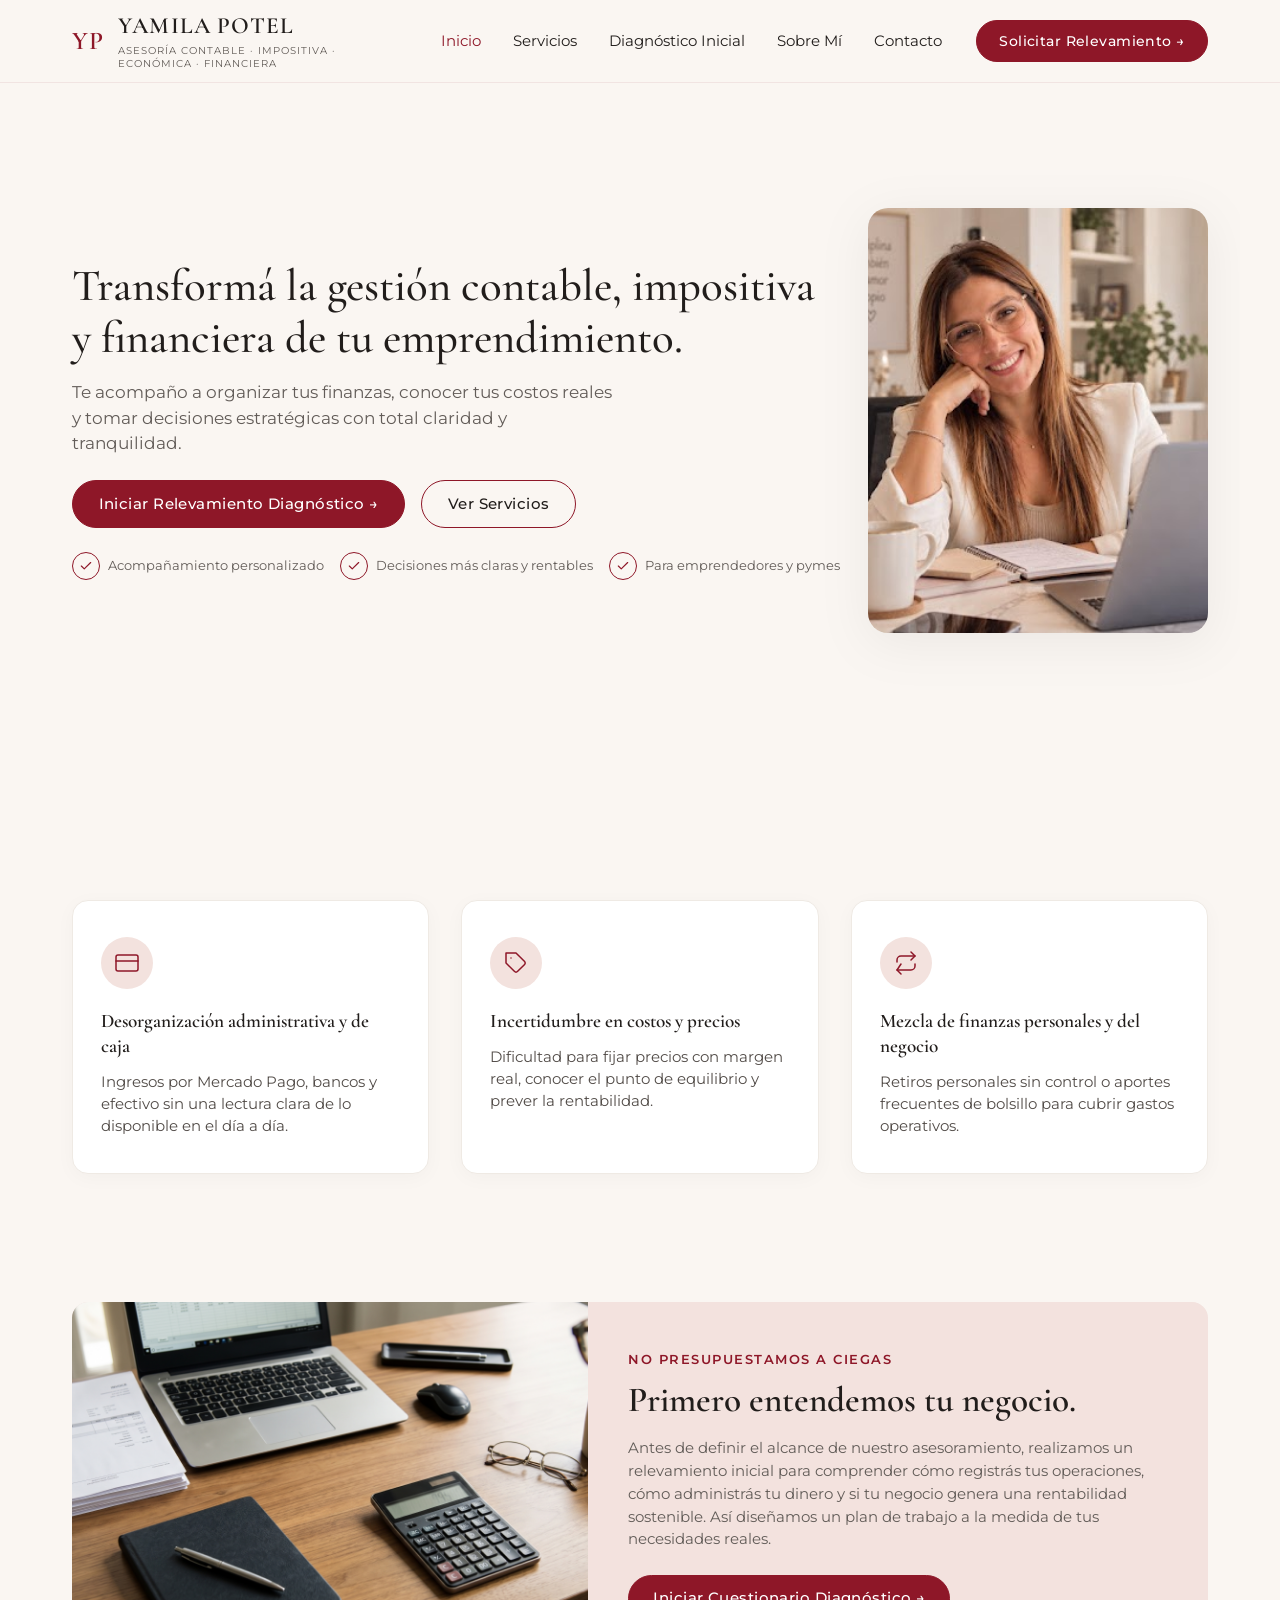
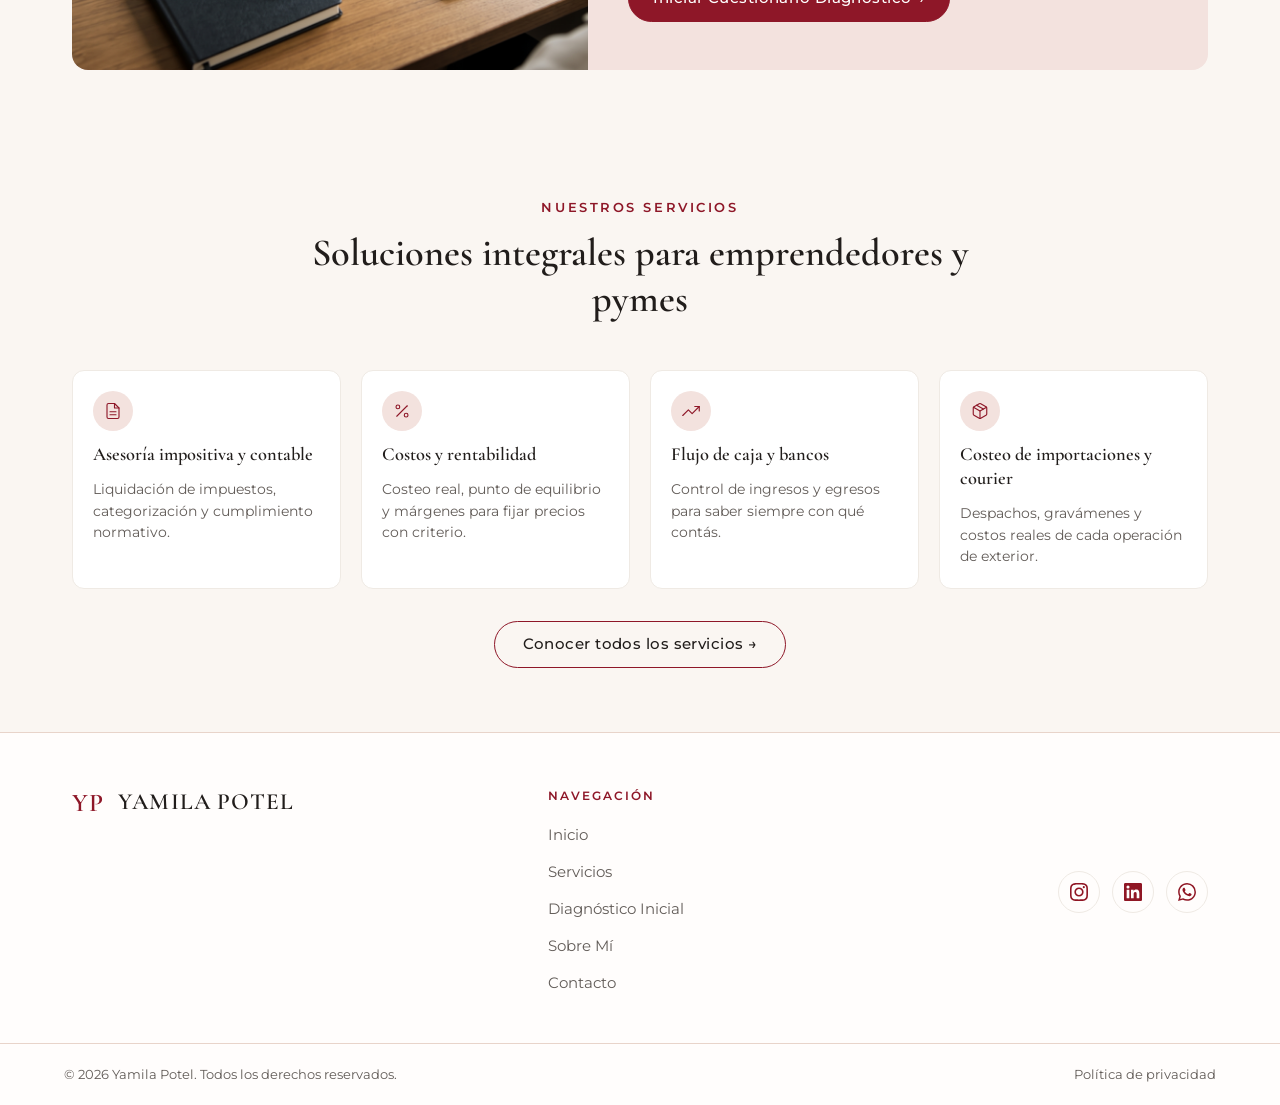
==== Sistema/index.html @ 8b593b18 "Version 26-10" ====
<!DOCTYPE html>
<html lang="es">
<head>
  <meta charset="UTF-8">
  <meta name="viewport" content="width=device-width, initial-scale=1.0">
  <meta name="description" content="Yamila Potel - Asesoría Contable, Impositiva, Económica y Financiera. Acompañamiento claro, cercano y estratégico para tu emprendimiento.">
  <title>Yamila Potel | Asesoría Contable, Impositiva, Económica y Financiera</title>
  <link rel="preconnect" href="https://fonts.googleapis.com">
  <link rel="preconnect" href="https://fonts.gstatic.com" crossorigin>
  <link href="https://fonts.googleapis.com/css2?family=Caveat:wght@400;500;600&family=Cormorant+Garamond:ital,wght@0,400;0,500;0,600;0,700;1,500;1,600&family=Montserrat:wght@400;500;600&display=swap" rel="stylesheet">
  <link rel="stylesheet" href="css/styles.css">
</head>
<body>

  <!-- ============================ HEADER OFICIAL ============================ -->
  <header class="site-header" id="site-header">
    <div class="header-inner">

      <!-- Logo de marca -->
      <a class="brand" href="index.html" aria-label="Yamila Potel - Inicio">
        <span class="brand-monogram" aria-hidden="true">YP</span>
        <span class="brand-text">
          <span class="brand-name">Yamila Potel</span>
          <span class="brand-tagline">Asesoría Contable · Impositiva · Económica · Financiera</span>
        </span>
      </a>

      <!-- Menú de navegación (drawer a pantalla completa en móvil) -->
      <nav class="site-nav" id="site-nav" aria-label="Navegación principal">

        <button class="nav-close" id="nav-close" type="button" aria-label="Cerrar menú de navegación">
          <span class="nav-close-icon" aria-hidden="true"></span>
        </button>

        <ul class="site-nav-list">
          <li><a class="site-nav-link is-active" href="index.html" aria-current="page">Inicio</a></li>
          <li><a class="site-nav-link" href="servicios.html">Servicios</a></li>
          <li><a class="site-nav-link" href="diagnostico.html">Diagnóstico Inicial</a></li>
          <li><a class="site-nav-link" href="sobre-mi.html">Sobre Mí</a></li>
          <li><a class="site-nav-link" href="contacto.html">Contacto</a></li>
        </ul>

        <a class="btn btn-primary nav-mobile-cta" href="diagnostico.html">Solicitar Relevamiento &rarr;</a>
      </nav>

      <!-- Botón CTA -->
      <a class="btn btn-primary header-cta" href="diagnostico.html">Solicitar Relevamiento &rarr;</a>

      <!-- Menú hamburguesa (mobile) -->
      <button
        class="nav-toggle"
        id="nav-toggle"
        type="button"
        aria-label="Abrir menú de navegación"
        aria-controls="site-nav"
        aria-expanded="false">
        <span class="nav-toggle-bar"></span>
        <span class="nav-toggle-bar"></span>
        <span class="nav-toggle-bar"></span>
      </button>

    </div>
  </header>

  <main>

    <!-- ============================ SECCIÓN HERO ============================ -->
    <section class="hero" aria-labelledby="hero-title">
      <div class="hero-content">

        <h1 class="hero-title" id="hero-title">Transformá la gestión contable, impositiva y financiera de tu emprendimiento.</h1>

        <p class="hero-subtitle">Te acompaño a organizar tus finanzas, conocer tus costos reales y tomar decisiones estratégicas con total claridad y tranquilidad.</p>

        <div class="hero-buttons">
          <a class="btn btn-primary" href="diagnostico.html">Iniciar Relevamiento Diagnóstico &rarr;</a>
          <a class="btn btn-secondary" href="servicios.html">Ver Servicios</a>
        </div>

        <ul class="hero-features">
          <li class="hero-feature">
            <span class="hero-feature-icon" aria-hidden="true">
              <svg viewBox="0 0 24 24" fill="none" stroke="currentColor" stroke-width="2" stroke-linecap="round" stroke-linejoin="round">
                <polyline points="20 6 9 17 4 12"></polyline>
              </svg>
            </span>
            Acompañamiento personalizado
          </li>
          <li class="hero-feature">
            <span class="hero-feature-icon" aria-hidden="true">
              <svg viewBox="0 0 24 24" fill="none" stroke="currentColor" stroke-width="2" stroke-linecap="round" stroke-linejoin="round">
                <polyline points="20 6 9 17 4 12"></polyline>
              </svg>
            </span>
            Decisiones más claras y rentables
          </li>
          <li class="hero-feature">
            <span class="hero-feature-icon" aria-hidden="true">
              <svg viewBox="0 0 24 24" fill="none" stroke="currentColor" stroke-width="2" stroke-linecap="round" stroke-linejoin="round">
                <polyline points="20 6 9 17 4 12"></polyline>
              </svg>
            </span>
            Para emprendedores y pymes
          </li>
        </ul>
      </div>

      <div class="hero-visual">
        <img
          class="hero-image"
          src="assets/images/hero-yamila.jpg"
          alt="Yamila Potel en su espacio de trabajo con notebook, agenda y taza de café">
      </div>
    </section>

    <!-- ======================= SECCIÓN DESAFÍOS FRECUENTES ======================= -->
    <section class="section section-desafios" aria-labelledby="desafios-title">
      <div class="section-inner">
        <p class="desafios-kicker fade-in-element" id="desafios-title">¿Identificás estos desafíos en tu negocio?</p>

        <div class="desafios-grid">
          <article class="card-desafio fade-in-element">
            <span class="icon-circle" aria-hidden="true">
              <svg viewBox="0 0 24 24" fill="none" stroke="currentColor" stroke-width="1.5" stroke-linecap="round" stroke-linejoin="round">
                <rect x="1" y="4" width="22" height="16" rx="2"></rect>
                <line x1="1" y1="10" x2="23" y2="10"></line>
              </svg>
            </span>
            <div class="card-desafio-body">
              <h3 class="card-desafio-title">Desorganización administrativa y de caja</h3>
              <p class="card-desafio-text">Ingresos por Mercado Pago, bancos y efectivo sin una lectura clara de lo disponible en el día a día.</p>
            </div>
          </article>

          <article class="card-desafio fade-in-element">
            <span class="icon-circle" aria-hidden="true">
              <svg viewBox="0 0 24 24" fill="none" stroke="currentColor" stroke-width="1.5" stroke-linecap="round" stroke-linejoin="round">
                <path d="M20.59 13.41l-7.17 7.17a2 2 0 0 1-2.83 0L2 12V2h10l8.59 8.59a2 2 0 0 1 0 2.83z"></path>
                <line x1="7" y1="7" x2="7.01" y2="7"></line>
              </svg>
            </span>
            <div class="card-desafio-body">
              <h3 class="card-desafio-title">Incertidumbre en costos y precios</h3>
              <p class="card-desafio-text">Dificultad para fijar precios con margen real, conocer el punto de equilibrio y prever la rentabilidad.</p>
            </div>
          </article>

          <article class="card-desafio fade-in-element">
            <span class="icon-circle" aria-hidden="true">
              <svg viewBox="0 0 24 24" fill="none" stroke="currentColor" stroke-width="1.5" stroke-linecap="round" stroke-linejoin="round">
                <polyline points="17 1 21 5 17 9"></polyline>
                <path d="M3 11V9a4 4 0 0 1 4-4h14"></path>
                <polyline points="7 23 3 19 7 13"></polyline>
                <path d="M21 13v2a4 4 0 0 1-4 4H3"></path>
              </svg>
            </span>
            <div class="card-desafio-body">
              <h3 class="card-desafio-title">Mezcla de finanzas personales y del negocio</h3>
              <p class="card-desafio-text">Retiros personales sin control o aportes frecuentes de bolsillo para cubrir gastos operativos.</p>
            </div>
          </article>
        </div>
      </div>
    </section>

    <!-- ======================= BANNER DE METODOLOGÍA ======================= -->
    <section class="section section-metodo" aria-labelledby="metodo-title">
      <div class="section-inner">
        <div class="banner-metodologia fade-in-element">
          <div class="banner-metodologia-img">
            <img
              class="img-placeholder"
              src="assets/images/escritorio-metodologia.jpg"
              alt="Escritorio de trabajo con agenda, calculadora y documentación contable">
          </div>

          <div class="banner-metodologia-body">
            <p class="banner-kicker">No presupuestamos a ciegas</p>
            <h2 class="banner-title" id="metodo-title">Primero entendemos tu negocio.</h2>
            <p class="banner-text">Antes de definir el alcance de nuestro asesoramiento, realizamos un relevamiento inicial para comprender cómo registrás tus operaciones, cómo administrás tu dinero y si tu negocio genera una rentabilidad sostenible. Así diseñamos un plan de trabajo a la medida de tus necesidades reales.</p>
            <a class="btn btn-primary" href="diagnostico.html">Iniciar Cuestionario Diagnóstico &rarr;</a>
          </div>
        </div>
      </div>
    </section>

    <!-- ======================= SECCIÓN PREVIEW DE SERVICIOS ======================= -->
    <section class="section section-servicios section-padding" aria-labelledby="servicios-title">
      <div class="section-inner">
        <header class="section-header">
          <span class="section-kicker">Nuestros servicios</span>
          <h2 class="section-title" id="servicios-title">Soluciones integrales para emprendedores y pymes</h2>
        </header>

        <div class="servicios-grid">
          <a class="card-servicio fade-in-element" href="servicios.html">
            <span class="icon-circle icon-circle-sm" aria-hidden="true">
              <svg viewBox="0 0 24 24" fill="none" stroke="currentColor" stroke-width="1.5" stroke-linecap="round" stroke-linejoin="round">
                <path d="M14 2H6a2 2 0 0 0-2 2v16a2 2 0 0 0 2 2h12a2 2 0 0 0 2-2V8z"></path>
                <polyline points="14 2 14 8 20 8"></polyline>
                <line x1="16" y1="13" x2="8" y2="13"></line>
                <line x1="16" y1="17" x2="8" y2="17"></line>
              </svg>
            </span>
            <h3 class="card-servicio-title">Asesoría impositiva y contable</h3>
            <p class="card-servicio-text">Liquidación de impuestos, categorización y cumplimiento normativo.</p>
          </a>

          <a class="card-servicio fade-in-element" href="servicios.html">
            <span class="icon-circle icon-circle-sm" aria-hidden="true">
              <svg viewBox="0 0 24 24" fill="none" stroke="currentColor" stroke-width="1.5" stroke-linecap="round" stroke-linejoin="round">
                <line x1="19" y1="5" x2="5" y2="19"></line>
                <circle cx="6.5" cy="6.5" r="2.5"></circle>
                <circle cx="17.5" cy="17.5" r="2.5"></circle>
              </svg>
            </span>
            <h3 class="card-servicio-title">Costos y rentabilidad</h3>
            <p class="card-servicio-text">Costeo real, punto de equilibrio y márgenes para fijar precios con criterio.</p>
          </a>

          <a class="card-servicio fade-in-element" href="servicios.html">
            <span class="icon-circle icon-circle-sm" aria-hidden="true">
              <svg viewBox="0 0 24 24" fill="none" stroke="currentColor" stroke-width="1.5" stroke-linecap="round" stroke-linejoin="round">
                <polyline points="23 6 13.5 15.5 8.5 10.5 1 18"></polyline>
                <polyline points="17 6 23 6 23 12"></polyline>
              </svg>
            </span>
            <h3 class="card-servicio-title">Flujo de caja y bancos</h3>
            <p class="card-servicio-text">Control de ingresos y egresos para saber siempre con qué contás.</p>
          </a>

          <a class="card-servicio fade-in-element" href="servicios.html">
            <span class="icon-circle icon-circle-sm" aria-hidden="true">
              <svg viewBox="0 0 24 24" fill="none" stroke="currentColor" stroke-width="1.5" stroke-linecap="round" stroke-linejoin="round">
                <line x1="16.5" y1="9.4" x2="7.5" y2="4.21"></line>
                <path d="M21 16V8a2 2 0 0 0-1-1.73l-7-4a2 2 0 0 0-2 0l-7 4A2 2 0 0 0 3 8v8a2 2 0 0 0 1 1.73l7 4a2 2 0 0 0 2 0l7-4A2 2 0 0 0 21 16z"></path>
                <polyline points="3.27 6.96 12 12.01 20.73 6.96"></polyline>
                <line x1="12" y1="22.08" x2="12" y2="12"></line>
              </svg>
            </span>
            <h3 class="card-servicio-title">Costeo de importaciones y courier</h3>
            <p class="card-servicio-text">Despachos, gravámenes y costos reales de cada operación de exterior.</p>
          </a>
        </div>

        <div class="servicios-accion">
          <a class="btn btn-outline" href="servicios.html">Conocer todos los servicios &rarr;</a>
        </div>
      </div>
    </section>

  </main>

  <!-- ============================ FOOTER OFICIAL ============================ -->
  <footer class="site-footer">
    <div class="footer-inner">

      <div class="footer-grid">

        <!-- Columna 1: Marca -->
        <div class="footer-col footer-brand">
          <a class="brand" href="index.html" aria-label="Yamila Potel - Inicio">
            <span class="brand-monogram" aria-hidden="true">YP</span>
            <span class="brand-text">
              <span class="brand-name">Yamila Potel</span>
            </span>
          </a>
        </div>

        <!-- Columna 2: Navegación rápida -->
        <nav class="footer-col" aria-label="Navegación rápida">
          <h3 class="footer-heading">Navegación</h3>
          <ul class="footer-links">
            <li><a href="index.html">Inicio</a></li>
            <li><a href="servicios.html">Servicios</a></li>
            <li><a href="diagnostico.html">Diagnóstico Inicial</a></li>
            <li><a href="sobre-mi.html">Sobre Mí</a></li>
            <li><a href="contacto.html">Contacto</a></li>
          </ul>
        </nav>

        <!-- Columna 3: Redes sociales -->
        <div class="footer-col footer-social">
          <a href="https://instagram.com/" target="_blank" rel="noopener noreferrer" aria-label="Instagram">
            <svg viewBox="0 0 24 24" fill="currentColor" aria-hidden="true">
              <path d="M12 0C8.74 0 8.333.015 7.053.072 5.775.132 4.905.333 4.14.63c-.789.306-1.459.717-2.126 1.384S.935 3.35.63 4.14C.333 4.905.131 5.775.072 7.053.012 8.333 0 8.741 0 12s.015 3.667.072 4.947c.06 1.277.261 2.148.558 2.913.306.788.717 1.459 1.384 2.126.667.666 1.336 1.079 2.126 1.384.766.296 1.636.499 2.913.558C8.333 23.988 8.741 24 12 24s3.667-.015 4.947-.072c1.277-.06 2.148-.262 2.913-.558.788-.306 1.459-.718 2.126-1.384.666-.667 1.079-1.335 1.384-2.126.296-.765.499-1.636.558-2.913.06-1.28.072-1.687.072-4.947s-.015-3.667-.072-4.947c-.06-1.277-.262-2.149-.558-2.913-.306-.789-.718-1.459-1.384-2.126C21.319 1.347 20.651.935 19.86.63c-.765-.297-1.636-.499-2.913-.558C15.667.012 15.259 0 12 0zm0 2.16c3.203 0 3.585.016 4.85.071 1.17.055 1.805.249 2.227.415.562.217.96.477 1.382.896.419.42.679.819.896 1.381.164.422.36 1.057.413 2.227.057 1.266.07 1.646.07 4.85s-.015 3.585-.074 4.85c-.061 1.17-.256 1.805-.421 2.227-.224.562-.479.96-.899 1.382-.419.419-.824.679-1.38.896-.42.164-1.065.36-2.235.413-1.274.057-1.649.07-4.859.07-3.211 0-3.586-.015-4.859-.074-1.171-.061-1.816-.256-2.236-.421-.569-.224-.96-.479-1.379-.899-.421-.419-.69-.824-.9-1.38-.165-.42-.359-1.065-.42-2.235-.045-1.26-.061-1.649-.061-4.844 0-3.196.016-3.586.061-4.861.061-1.17.255-1.814.42-2.234.21-.57.479-.96.9-1.381.419-.419.81-.689 1.379-.898.42-.166 1.051-.361 2.221-.421 1.275-.045 1.65-.06 4.859-.06l.045.03zm0 3.678a6.162 6.162 0 1 0 0 12.324 6.162 6.162 0 0 0 0-12.324zM12 16c-2.21 0-4-1.79-4-4s1.79-4 4-4 4 1.79 4 4-1.79 4-4 4zm7.846-10.405a1.441 1.441 0 0 1-2.88 0 1.44 1.44 0 0 1 2.88 0z"/>
            </svg>
          </a>

          <a href="https://www.linkedin.com/" target="_blank" rel="noopener noreferrer" aria-label="LinkedIn">
            <svg viewBox="0 0 24 24" fill="currentColor" aria-hidden="true">
              <path d="M20.447 20.452h-3.554v-5.569c0-1.328-.027-3.037-1.852-3.037-1.853 0-2.136 1.445-2.136 2.939v5.667H9.351V9h3.414v1.561h.046c.477-.9 1.637-1.85 3.37-1.85 3.601 0 4.267 2.37 4.267 5.455v6.286zM5.337 7.433a2.062 2.062 0 1 1 0-4.125 2.062 2.062 0 0 1 0 4.125zM7.119 20.452H3.555V9h3.564v11.452zM22.225 0H1.771C.792 0 0 .774 0 1.729v20.542C0 23.227.792 24 1.771 24h20.451C23.2 24 24 23.227 24 22.271V1.729C24 .774 23.2 0 22.225 0z"/>
            </svg>
          </a>

          <a href="https://wa.me/" target="_blank" rel="noopener noreferrer" aria-label="WhatsApp">
            <svg viewBox="0 0 24 24" fill="currentColor" aria-hidden="true">
              <path d="M17.472 14.382c-.297-.149-1.758-.867-2.03-.967-.273-.099-.471-.148-.67.15-.197.297-.767.966-.94 1.164-.173.199-.347.223-.644.075-.297-.15-1.255-.463-2.39-1.475-.883-.788-1.48-1.761-1.653-2.059-.173-.297-.018-.458.13-.606.134-.133.298-.347.446-.52.149-.174.198-.298.298-.497.099-.198.05-.371-.025-.52-.075-.149-.669-1.612-.916-2.207-.242-.579-.487-.5-.669-.51a12.8 12.8 0 0 0-.57-.01c-.198 0-.52.074-.792.372-.272.297-1.04 1.016-1.04 2.479 0 1.462 1.065 2.875 1.213 3.074.149.198 2.096 3.2 5.077 4.487.709.306 1.262.489 1.694.625.712.227 1.36.195 1.871.118.571-.085 1.758-.719 2.006-1.413.248-.694.248-1.289.173-1.413-.074-.124-.272-.198-.57-.347m-5.421 7.403h-.004a9.87 9.87 0 0 1-5.031-1.378l-.361-.214-3.741.982.998-3.648-.235-.374a9.86 9.86 0 0 1-1.51-5.26c.001-5.45 4.436-9.884 9.888-9.884 2.64 0 5.122 1.03 6.988 2.898a9.825 9.825 0 0 1 2.893 6.994c-.003 5.45-4.437 9.884-9.885 9.884m8.413-18.297A11.815 11.815 0 0 0 12.05 0C5.495 0 .16 5.335.157 11.892c0 2.096.547 4.142 1.588 5.945L.057 24l6.305-1.654a11.882 11.882 0 0 0 5.683 1.448h.005c6.554 0 11.89-5.335 11.893-11.893a11.821 11.821 0 0 0-3.48-8.413Z"/>
            </svg>
          </a>
        </div>

      </div>
    </div>

    <!-- Barra inferior de copyright -->
    <div class="footer-bottom">
      <p>&copy; 2026 Yamila Potel. Todos los derechos reservados.</p>
      <a class="footer-privacidad" href="politica-de-privacidad.html">Política de privacidad</a>
    </div>
  </footer>

  <script src="js/app.js"></script>
  <script src="js/main.js" defer></script>
</body>
</html>
---- Sistema/css/styles.css ----
/* ==========================================================================
   YAMILA POTEL - Asesoría Contable, Impositiva, Económica y Financiera
   Hoja de estilos global | CSS nativo sin frameworks externos
   ========================================================================== */

/* --------------------------------------------------------------------------
   1. CSS Reset moderno
   -------------------------------------------------------------------------- */
*,
*::before,
*::after {
  box-sizing: border-box;
  margin: 0;
  padding: 0;
}

html {
  -webkit-text-size-adjust: 100%;
  scroll-behavior: smooth;
}

body,
h1,
h2,
h3,
h4,
h5,
h6,
p,
ul,
ol,
figure,
blockquote,
dl,
dd {
  margin: 0;
  padding: 0;
}

ul,
ol {
  list-style: none;
}

img,
picture,
video,
canvas,
svg {
  display: block;
  max-width: 100%;
}

input,
button,
textarea,
select {
  font: inherit;
  color: inherit;
}

button {
  background: none;
  border: none;
}

a {
  color: inherit;
  text-decoration: none;
}

table {
  border-collapse: collapse;
  border-spacing: 0;
}

/* --------------------------------------------------------------------------
   2. Variables globales (Design Tokens)
   -------------------------------------------------------------------------- */
:root {
  --bordo-principal: #8E1728;
  --bordo-oscuro: #70131F;
  --rosa-empolvado: #F2DFDC;
  --beige-rosado: #E8D4CA;
  --crema-fondo: #FAF6F2;
  --blanco-calido: #FFFDFC;
  --negro-calido: #211D1B;
  --gris-calido: #625C58;
  --camel-acento: #B98B73;

  --font-serif: 'Cormorant Garamond', serif;
  --font-sans: 'Montserrat', sans-serif;

  --radio-suave: 16px;
  --radio-capsula: 50px;
  --sombra-sutil: 0 12px 32px rgba(33, 29, 27, 0.08);
  --sombra-media: 0 18px 44px rgba(33, 29, 27, 0.12);
  --borde-sutil: 1px solid rgba(33, 29, 27, 0.08);
  --transicion-base: all 0.3s ease;

  --container-ancho: 1200px;
  --header-alto: 75px;
}

/* --------------------------------------------------------------------------
   3. Configuración global del body
   -------------------------------------------------------------------------- */
body {
  background-color: var(--crema-fondo);
  color: var(--negro-calido);
  font-family: var(--font-sans);
  line-height: 1.6;
  font-weight: 400;
  -webkit-font-smoothing: antialiased;
  -moz-osx-font-smoothing: grayscale;
  min-height: 100vh;
}

/* --------------------------------------------------------------------------
   4. Jerarquía tipográfica
   -------------------------------------------------------------------------- */
h1,
h2,
h3,
h4 {
  font-family: var(--font-serif);
  font-weight: 600;
  line-height: 1.15;
  color: var(--negro-calido);
}

h5,
h6 {
  font-family: var(--font-serif);
  font-weight: 600;
  line-height: 1.25;
  color: var(--negro-calido);
}

h1 {
  font-size: clamp(2.5rem, 5vw, 4rem);
}

h2 {
  font-size: clamp(2rem, 4vw, 3rem);
}

h3 {
  font-size: clamp(1.5rem, 3vw, 2.25rem);
}

h4 {
  font-size: clamp(1.25rem, 2.5vw, 1.75rem);
}

h5 {
  font-size: clamp(1.1rem, 2vw, 1.35rem);
}

h6 {
  font-size: clamp(1rem, 1.5vw, 1.15rem);
}

p {
  color: var(--gris-calido);
  margin-bottom: 1rem;
}

.text-serif {
  font-family: var(--font-serif);
}

.text-sans {
  font-family: var(--font-sans);
}

/* --------------------------------------------------------------------------
   5. Componentes base - Botones cápsula
   -------------------------------------------------------------------------- */
.btn {
  border-radius: 50px;
  padding: 12px 28px;
  font-family: var(--font-sans);
  font-weight: 500;
  text-decoration: none;
  display: inline-flex;
  align-items: center;
  justify-content: center;
  gap: 8px;
  cursor: pointer;
  border: none;
  font-size: 0.92rem;
  letter-spacing: 0.03em;
  line-height: 1.4;
  white-space: nowrap;
  transition: all 0.3s cubic-bezier(0.25, 0.8, 0.25, 1);
}

.btn,
button {
  cursor: pointer;
  transition: all 0.3s cubic-bezier(0.25, 0.8, 0.25, 1);
}

.btn-primary {
  background-color: #8E1728;
  color: #FFFFFF;
  border: 1px solid #8E1728;
  border-radius: 50px;
  font-weight: 500;
}

.btn-primary:hover,
.btn-primary:focus-visible {
  background-color: #6B101E;
  border-color: #6B101E;
  color: #FFFFFF;
  transform: translateY(-3px);
  box-shadow: 0 6px 18px rgba(142, 23, 40, 0.28);
}

.btn-secondary {
  background-color: transparent;
  border: 1.5px solid #8E1728;
  color: #211D1B;
  border-radius: 50px;
  font-weight: 500;
}

.btn-secondary:hover,
.btn-secondary:focus-visible {
  background-color: #8E1728;
  color: #FFFFFF;
  transform: translateY(-3px);
  box-shadow: 0 6px 18px rgba(142, 23, 40, 0.2);
}

/* --------------------------------------------------------------------------
   6. Contenedores de imágenes
   -------------------------------------------------------------------------- */
.img-container {
  width: 100%;
  max-width: 100%;
  box-sizing: border-box;
  margin-left: 0;
  margin-right: 0;
  border-radius: 16px;
  overflow: hidden;
  background-color: var(--beige-rosado);
  box-shadow: 0 12px 32px rgba(33, 29, 27, 0.08);
  transition: box-shadow 0.3s ease, transform 0.3s ease;
}

.img-container:hover {
  box-shadow: 0 18px 44px rgba(33, 29, 27, 0.14);
}

.img-placeholder {
  width: 100%;
  height: 100%;
  object-fit: cover;
  display: block;
  background-color: var(--beige-rosado);
  color: var(--gris-calido);
  font-family: var(--font-sans);
  font-size: 0.85rem;
  text-align: center;
  line-height: 1.6;
}

/* Variantes de proporción editorial */
.img-container.is-1x1 {
  aspect-ratio: 1 / 1;
}

.img-container.is-4x3 {
  aspect-ratio: 4 / 3;
}

.img-container.is-3x4 {
  aspect-ratio: 3 / 4;
}

.img-container.is-16x9 {
  aspect-ratio: 16 / 9;
}

/* --------------------------------------------------------------------------
   7. Header oficial + navegación
   -------------------------------------------------------------------------- */
.site-header {
  position: sticky;
  top: 0;
  z-index: 1000;
  background-color: var(--crema-fondo);
  border-bottom: 1px solid rgba(142, 23, 40, 0.08);
}

.header-inner {
  max-width: var(--container-ancho);
  margin: 0 auto;
  padding: 0.8rem 2rem;
  min-height: 70px;
  display: grid;
  grid-template-columns: auto 1fr auto;
  align-items: center;
  gap: 32px;
}

/* Logo de marca */
.brand {
  display: flex;
  align-items: center;
  gap: 14px;
}

.brand-monogram {
  flex-shrink: 0;
  background: none;
  color: var(--bordo-principal);
  font-family: var(--font-serif);
  font-weight: 600;
  font-size: 1.6rem;
  letter-spacing: 0.04em;
  display: flex;
  align-items: center;
  line-height: 1;
}

.brand-text {
  display: flex;
  flex-direction: column;
  line-height: 1.2;
}

.brand-name {
  font-family: var(--font-serif);
  font-weight: 600;
  font-size: 1.45rem;
  letter-spacing: 0.05em;
  text-transform: uppercase;
  white-space: nowrap;
  color: var(--negro-calido);
}

.brand-tagline {
  font-family: var(--font-sans);
  font-weight: 400;
  font-size: 0.62rem;
  line-height: 1.3;
  letter-spacing: 0.1em;
  text-transform: uppercase;
  color: var(--gris-calido);
  margin-top: 3px;
}

/* Menú de navegación */
.site-nav {
  justify-self: center;
}

/* Cierre y CTA del drawer (solo móviles) */
.nav-close,
.nav-mobile-cta {
  display: none;
}

.site-nav-list {
  display: flex;
  align-items: center;
  gap: 28px;
}

.site-nav-link {
  position: relative;
  font-family: var(--font-sans);
  font-size: 0.95rem;
  font-weight: 400;
  color: var(--negro-calido);
  padding: 8px 2px;
  white-space: nowrap;
  transition: color 0.3s ease;
}

.site-nav-link:hover,
.site-nav-link:focus-visible {
  color: var(--bordo-principal);
}

.site-nav-link.is-active {
  color: var(--bordo-principal);
}

/* CTA del header */
.header-cta {
  justify-self: end;
  padding: 0.6rem 1.4rem;
  font-size: 0.9rem;
}

/* Botón hamburguesa */
.nav-toggle {
  display: none;
  width: 44px;
  height: 44px;
  padding: 10px;
  flex-direction: column;
  justify-content: center;
  align-items: center;
  gap: 5px;
  cursor: pointer;
  border: var(--borde-sutil);
  border-radius: 8px;
  background-color: var(--blanco-calido);
}

.nav-toggle-bar {
  display: block;
  width: 22px;
  height: 2px;
  background-color: var(--bordo-principal);
  border-radius: 2px;
  transition: transform 0.3s ease, opacity 0.3s ease;
}

/* --------------------------------------------------------------------------
   8. Sección Hero
   -------------------------------------------------------------------------- */
.hero {
  width: 100%;
  overflow: hidden;
  min-height: 75vh;
  max-width: var(--container-ancho);
  margin: 0 auto;
  padding: 3.5rem 2rem;
  display: flex;
  align-items: center;
  gap: 3rem;
}

.hero-content {
  flex: 1 1 0;
  min-width: 0;
}

.hero-title {
  font-family: var(--font-serif);
  font-weight: 500;
  font-size: 2.8rem;
  line-height: 1.15;
  color: var(--negro-calido);
  margin-bottom: 1rem;
}

.hero-subtitle {
  font-family: var(--font-sans);
  font-size: 1.05rem;
  font-weight: 400;
  line-height: 1.5;
  color: var(--gris-calido);
  max-width: 540px;
  margin-bottom: 1.5rem;
}

.hero-buttons {
  display: flex;
  gap: 1rem;
  align-items: center;
  flex-wrap: wrap;
}

.hero-buttons .btn {
  padding: 0.8rem 1.6rem;
  border-radius: 50px;
}

/* Fila de features de confianza bajo los botones */
.hero-features {
  display: flex;
  flex-direction: row;
  flex-wrap: wrap;
  align-items: center;
  justify-content: flex-start;
  gap: 1.2rem;
  list-style: none;
  padding: 0;
  margin: 1.5rem 0 0;
}

.hero-feature {
  display: flex;
  align-items: center;
  gap: 0.5rem;
  font-family: var(--font-sans);
  font-size: 0.825rem;
  font-weight: 400;
  color: var(--gris-calido);
  white-space: nowrap;
}

.hero-feature-icon {
  width: 28px;
  height: 28px;
  flex-shrink: 0;
  display: inline-flex;
  align-items: center;
  justify-content: center;
  border: 1px solid var(--bordo-principal);
  border-radius: 50%;
  color: var(--bordo-principal);
}

.hero-feature-icon svg {
  width: 14px;
  height: 14px;
}

.hero-visual {
  position: relative;
  flex: 1 1 0;
  min-width: 0;
  display: flex;
  justify-content: center;
}

/* Fotografía limpia del hero, sin marcos ni adornos */
.hero-image {
  width: 100%;
  max-width: 420px;
  aspect-ratio: 4 / 5;
  object-fit: cover;
  object-position: center top;
  border-radius: 20px;
  display: block;
  filter: drop-shadow(0 10px 25px rgba(0, 0, 0, 0.06));
}

/* Detalle manuscrito flotante (Sobre Mí) */
.hero-handwritten {
  position: absolute;
  top: -10px;
  right: 8px;
  z-index: 3;
  max-width: 12rem;
  font-family: "Caveat", cursive;
  font-style: italic;
  font-weight: 500;
  font-size: 1.1rem;
  line-height: 1.2;
  text-align: right;
  color: var(--bordo-principal);
  transform: rotate(-3deg);
  text-shadow: 0 1px 6px rgba(255, 253, 252, 0.75);
  pointer-events: none;
}

/* --------------------------------------------------------------------------
   9. Secciones de la Home
   -------------------------------------------------------------------------- */
.section-padding {
  padding: 4rem 0;
}

.section-inner {
  max-width: var(--container-ancho);
  margin: 0 auto;
  padding: 0 2rem;
}

.section-header {
  max-width: 720px;
  margin: 0 auto 3rem;
  text-align: center;
}

.section-kicker {
  display: block;
  font-family: var(--font-sans);
  font-size: 0.8rem;
  font-weight: 600;
  letter-spacing: 0.2em;
  text-transform: uppercase;
  color: var(--bordo-principal);
  margin-bottom: 0.75rem;
}

.section-title {
  font-family: var(--font-serif);
  font-weight: 600;
  font-size: clamp(2rem, 3vw, 2.75rem);
  line-height: 1.2;
  color: var(--negro-calido);
}

/* Sección Desafíos frecuentes */
.section-desafios {
  padding: 5rem 0;
}

.desafios-kicker {
  font-family: var(--font-sans);
  font-size: 0.85rem;
  font-weight: 600;
  letter-spacing: 1.5px;
  text-transform: uppercase;
  text-align: center;
  color: var(--bordo-principal);
  margin-bottom: 2.5rem;
}

.desafios-grid {
  display: grid;
  grid-template-columns: repeat(3, 1fr);
  gap: 2rem;
  align-items: stretch;
}

.card-desafio {
  display: flex;
  flex-direction: column;
  justify-content: flex-start;
  align-items: flex-start;
  background-color: #ffffff;
  padding: 2.25rem 1.75rem;
  border-radius: 16px;
  border: 1px solid #efeae4;
  box-shadow: 0 4px 20px rgba(0, 0, 0, 0.03);
  transition: box-shadow 0.3s ease, transform 0.3s ease;
}

.card-desafio:hover {
  transform: translateY(-4px);
  box-shadow: 0 16px 34px rgba(33, 29, 27, 0.08);
}

.card-desafio .icon-circle {
  width: 52px;
  height: 52px;
  margin-bottom: 1.25rem;
}

.card-desafio .icon-circle svg {
  width: 24px;
  height: 24px;
}

.card-desafio-body {
  min-width: 0;
}

/* Círculos con íconos lineales */
.icon-circle {
  width: 48px;
  height: 48px;
  flex-shrink: 0;
  display: inline-flex;
  align-items: center;
  justify-content: center;
  border-radius: 50%;
  background-color: #f3e2de;
  color: var(--bordo-principal);
}

.icon-circle svg {
  width: 22px;
  height: 22px;
}

.icon-circle-sm {
  width: 40px;
  height: 40px;
}

.icon-circle-sm svg {
  width: 18px;
  height: 18px;
}

.card-desafio-title {
  font-family: var(--font-serif);
  font-weight: 600;
  font-size: 1.2rem;
  line-height: 1.3;
  color: var(--negro-calido);
  margin-top: 0;
  margin-bottom: 0.75rem;
}

.card-desafio-text {
  font-size: 0.925rem;
  line-height: 1.5;
  color: #524C48;
  margin-bottom: 0;
}

/* Banner de Metodología */
.section-metodo {
  padding: 0;
}

.banner-metodologia {
  display: grid;
  grid-template-columns: 1fr 1.2fr;
  align-items: center;
  margin: 3rem auto;
  background-color: #f3e2de;
  border-radius: 16px;
  overflow: hidden;
}

.banner-metodologia-img {
  align-self: stretch;
  min-height: 280px;
}

.banner-metodologia-img img {
  display: block;
  width: 100%;
  height: 100%;
  min-height: 280px;
  object-fit: cover;
}

.banner-metodologia-body {
  padding: 3rem 2.5rem;
}

.banner-kicker {
  font-family: var(--font-sans);
  font-size: 0.8rem;
  font-weight: 600;
  letter-spacing: 1.5px;
  text-transform: uppercase;
  color: var(--bordo-principal);
  margin-bottom: 0.5rem;
}

.banner-title {
  font-family: var(--font-serif);
  font-weight: 600;
  font-size: 2.2rem;
  line-height: 1.2;
  color: var(--negro-calido);
  margin-top: 0;
  margin-bottom: 1rem;
}

.banner-text {
  font-size: 0.95rem;
  line-height: 1.5;
  color: var(--gris-calido);
  margin-bottom: 1.5rem;
}

.banner-metodologia .btn {
  padding: 0.75rem 1.5rem;
}

/* Tarjetas de servicios (preview) */
.servicios-grid {
  display: grid;
  grid-template-columns: repeat(4, 1fr);
  gap: 1.25rem;
  margin: 2rem 0;
}

.card-servicio {
  display: flex;
  flex-direction: column;
  align-items: flex-start;
  gap: 0.75rem;
  background-color: #ffffff;
  padding: 1.25rem;
  border-radius: 12px;
  border: 1px solid #efeae4;
  text-decoration: none;
  transition: transform 0.3s ease, border-color 0.3s ease, box-shadow 0.3s ease;
}

.card-servicio:hover,
.card-servicio:focus-visible {
  transform: translateY(-6px);
  border-color: var(--bordo-principal);
  box-shadow: 0 18px 36px rgba(33, 29, 27, 0.1);
}

.card-servicio-title {
  font-family: var(--font-serif);
  font-weight: 600;
  font-size: 1.15rem;
  line-height: 1.3;
  color: var(--negro-calido);
  margin-top: 0;
  margin-bottom: 0;
}

.card-servicio-text {
  font-size: 0.9rem;
  line-height: 1.5;
  color: var(--gris-calido);
  margin-bottom: 0;
}

.servicios-accion {
  text-align: center;
}

.btn-outline {
  background-color: transparent;
  border: 1px solid var(--bordo-principal);
  color: var(--negro-calido);
}

.btn-outline:hover,
.btn-outline:focus-visible {
  background-color: var(--rosa-empolvado);
  color: var(--negro-calido);
}

/* --------------------------------------------------------------------------
   10. Componentes reutilizables: page-hero (texto), checklists y banner CTA
   -------------------------------------------------------------------------- */
.page-hero-kicker {
  display: inline-block;
  font-family: var(--font-sans);
  font-size: 0.75rem;
  font-weight: 600;
  letter-spacing: 0.2em;
  text-transform: uppercase;
  color: var(--bordo-principal);
  margin-bottom: 0.75rem;
}

.page-hero-title {
  font-family: var(--font-serif);
  font-weight: 600;
  font-size: clamp(2.2rem, 3.5vw, 3.2rem);
  line-height: 1.15;
  color: var(--negro-calido);
  margin-bottom: 1rem;
}

.page-hero-text {
  font-size: 1.05rem;
  line-height: 1.6;
  color: var(--gris-calido);
  max-width: 540px;
  margin-bottom: 1.75rem;
}

/* Checklist con viñetas de tilde */
.service-checklist {
  display: flex;
  flex-direction: column;
  gap: 0.75rem;
}

.service-checklist li {
  position: relative;
  padding-left: 1.75rem;
  font-size: 0.95rem;
  line-height: 1.55;
  color: var(--negro-calido);
}

.service-checklist li::before {
  content: "\2713";
  position: absolute;
  left: 0;
  top: 0;
  color: var(--bordo-principal);
  font-weight: 600;
}

/* Banner de derivación al diagnóstico */
.cta-banner {
  max-width: min(var(--container-ancho), calc(100% - 4rem));
  margin: 0 auto;
  background-color: var(--rosa-empolvado);
  border: 1px solid rgba(142, 23, 40, 0.08);
  border-radius: 20px;
  padding: clamp(2.5rem, 5vw, 3.5rem);
  text-align: center;
}

.cta-banner .section-title {
  max-width: 720px;
  margin: 0 auto 1rem;
}

.cta-text {
  font-size: 1.05rem;
  line-height: 1.65;
  color: var(--gris-calido);
  max-width: 620px;
  margin: 0 auto 1.75rem;
}

/* --------------------------------------------------------------------------
   11. Footer oficial
   -------------------------------------------------------------------------- */
.site-footer {
  background-color: var(--blanco-calido);
  border-top: 1px solid var(--beige-rosado);
  padding-top: 3.5rem;
}

.footer-inner {
  max-width: var(--container-ancho);
  margin: 0 auto;
  padding: 0 2rem 3rem;
}

.footer-grid {
  display: grid;
  grid-template-columns: 1.4fr 1fr 1fr;
  gap: 48px;
}

.footer-col .brand {
  margin-bottom: 1.25rem;
}

.footer-heading {
  font-family: var(--font-sans);
  font-size: 0.75rem;
  font-weight: 600;
  letter-spacing: 0.16em;
  text-transform: uppercase;
  color: var(--bordo-principal);
  margin-bottom: 1.25rem;
}

.footer-links {
  display: flex;
  flex-direction: column;
  gap: 0.7rem;
}

.footer-links a {
  font-size: 0.92rem;
  color: var(--gris-calido);
  transition: color 0.3s ease;
}

.footer-links a:hover,
.footer-links a:focus-visible {
  color: var(--bordo-principal);
}

/* Redes sociales: íconos alineados a la derecha */
.footer-social {
  display: flex;
  justify-content: flex-end;
  align-items: center;
  gap: 0.75rem;
}

.footer-social a {
  width: 42px;
  height: 42px;
  border: 1px solid #EFEAE4;
  border-radius: 50%;
  display: inline-flex;
  align-items: center;
  justify-content: center;
  color: #8F1624;
  transition: background-color 0.3s ease, border-color 0.3s ease, transform 0.3s ease;
}

.footer-social a:hover,
.footer-social a:focus-visible {
  background-color: #F3E2DE;
  border-color: #8F1624;
  transform: translateY(-2px);
}

.footer-social svg {
  width: 18px;
  height: 18px;
}

.footer-bottom {
  border-top: 1px solid var(--beige-rosado);
  padding: 1.25rem 5%;
  display: flex;
  flex-wrap: wrap;
  align-items: center;
  justify-content: space-between;
  gap: 12px;
  background-color: var(--blanco-calido);
}

.footer-bottom p {
  margin-bottom: 0;
  font-size: 0.82rem;
  color: var(--gris-calido);
}

.footer-privacidad {
  font-size: 0.82rem;
  color: var(--gris-calido);
  transition: color 0.3s ease;
}

.footer-privacidad:hover,
.footer-privacidad:focus-visible {
  color: var(--bordo-principal);
}

/* --------------------------------------------------------------------------
   12. Utilidades
   -------------------------------------------------------------------------- */
.visually-hidden {
  position: absolute;
  width: 1px;
  height: 1px;
  padding: 0;
  margin: -1px;
  overflow: hidden;
  clip: rect(0, 0, 0, 0);
  white-space: nowrap;
  border: 0;
}

/* --------------------------------------------------------------------------
   13. Responsive
   -------------------------------------------------------------------------- */

/* Encuadre del hero en desktop: presencia de pantalla completa (75vh) */
@media (min-width: 992px) {
  .section-padding {
    padding-top: 5rem;
  }
}

/* Desktop: los 3 badges de confianza en una única fila horizontal */
@media (min-width: 1201px) {
  .hero {
    gap: 2.5rem;
  }

  .hero-features {
    flex-wrap: nowrap;
    gap: 1rem;
  }

  .hero-feature {
    font-size: 0.8rem;
  }

  .hero-visual {
    flex: 0 0 340px;
  }
}

@media (max-width: 1200px) {
  .brand-tagline {
    display: none;
  }
}

@media (max-width: 1100px) {
  .header-inner {
    gap: 16px;
  }

  .site-nav-list {
    gap: 18px;
  }

  .site-nav-link {
    font-size: 0.78rem;
  }

  .header-cta {
    padding: 0.55rem 1.1rem;
    font-size: 0.85rem;
  }

  .hero {
    gap: 2rem;
    padding: 2.5rem 2rem;
  }

  .servicios-grid {
    grid-template-columns: repeat(2, 1fr);
    gap: 20px;
  }
}

@media (max-width: 900px) {
  .banner-metodologia {
    grid-template-columns: 1fr;
  }

  .banner-metodologia-img,
  .banner-metodologia-img img {
    min-height: 220px;
  }

  .desafios-grid {
    gap: 1rem;
  }
}

@media (max-width: 768px) {
  .header-inner {
    grid-template-columns: 1fr auto;
    padding: 0.8rem 1.5rem;
    min-height: 70px;
  }

  .nav-toggle {
    display: flex;
    justify-self: end;
  }

  .header-cta {
    display: none;
  }

  /* Bloqueo de scroll del body con el drawer abierto */
  body.menu-open {
    overflow: hidden;
  }

  /* Drawer de navegación a pantalla completa */
  .site-nav {
    position: fixed;
    top: 0;
    left: 0;
    width: 100vw;
    height: 100vh;
    background-color: var(--crema-fondo);
    z-index: 2000;
    display: flex;
    flex-direction: column;
    justify-content: center;
    align-items: flex-start;
    padding: 5.5rem 2.5rem 3rem;
    transform: translateX(100%);
    opacity: 0;
    visibility: hidden;
    overflow-y: auto;
    transition: transform 0.4s ease, opacity 0.35s ease, visibility 0.4s ease;
  }

  .site-header.is-open .site-nav {
    transform: translateX(0);
    opacity: 1;
    visibility: visible;
  }

  /* Botón de cierre (esquina superior derecha) */
  .nav-close {
    display: flex;
    position: absolute;
    top: 18px;
    right: 20px;
    width: 44px;
    height: 44px;
    align-items: center;
    justify-content: center;
    background-color: var(--blanco-calido);
    border: 1px solid rgba(142, 23, 40, 0.18);
    border-radius: 50%;
    cursor: pointer;
    transition: background-color 0.3s ease;
  }

  .nav-close:hover,
  .nav-close:focus-visible {
    background-color: var(--rosa-empolvado);
  }

  .nav-close-icon {
    position: relative;
    display: block;
    width: 18px;
    height: 18px;
  }

  .nav-close-icon::before,
  .nav-close-icon::after {
    content: "";
    position: absolute;
    top: 50%;
    left: 0;
    width: 100%;
    height: 2px;
    background-color: var(--bordo-principal);
    border-radius: 2px;
  }

  .nav-close-icon::before {
    transform: translateY(-50%) rotate(45deg);
  }

  .nav-close-icon::after {
    transform: translateY(-50%) rotate(-45deg);
  }

  .site-nav-list {
    flex-direction: column;
    align-items: flex-start;
    gap: 0.25rem;
    width: 100%;
  }

  .site-nav-link {
    display: block;
    width: 100%;
    font-family: var(--font-serif);
    font-size: 1.5rem;
    font-weight: 600;
    color: var(--negro-calido);
    padding: 1rem 0;
    letter-spacing: 1px;
    border-bottom: 1px solid rgba(142, 23, 40, 0.12);
    transition: color 0.3s ease, padding-left 0.3s ease;
  }

  .site-nav-link:hover,
  .site-nav-link:focus-visible,
  .site-nav-link.is-active {
    color: var(--bordo-principal);
    padding-left: 8px;
  }

  /* CTA de conversión dentro del drawer */
  .nav-mobile-cta {
    display: inline-flex;
    margin-top: 2.5rem;
    font-family: var(--font-sans);
    font-size: 0.95rem;
    letter-spacing: 0.04em;
  }

  .site-header.is-open .nav-toggle-bar:nth-child(1) {
    transform: translateY(7px) rotate(45deg);
  }

  .site-header.is-open .nav-toggle-bar:nth-child(2) {
    opacity: 0;
  }

  .site-header.is-open .nav-toggle-bar:nth-child(3) {
    transform: translateY(-7px) rotate(-45deg);
  }

  /* Hero compacto para encuadrar el fold en móviles */
  .hero {
    flex-direction: column;
    align-items: center;
    justify-content: center;
    min-height: auto;
    padding: 1.5rem 1rem 1rem 1rem;
    gap: 1.5rem;
  }

  .hero-content,
  .hero-visual {
    flex: 1 1 auto;
    width: 100%;
  }

  .hero-content {
    text-align: center;
  }

  .hero-subtitle {
    margin-left: auto;
    margin-right: auto;
  }

  .hero-features {
    justify-content: center;
    gap: 0.7rem 1.25rem;
    margin-top: 0;
  }

  .hero-feature {
    font-size: 0.8rem;
  }

  .hero-feature-icon {
    width: 30px;
    height: 30px;
  }

  .hero-feature-icon svg {
    width: 14px;
    height: 14px;
  }

  .hero-handwritten {
    top: -8px;
    right: 0;
    max-width: 9.5rem;
    font-size: 1.05rem;
  }


  .hero-title,
  .hero h1 {
    font-size: 1.8rem;
    line-height: 1.25;
    margin-bottom: 0.75rem;
  }

  .hero-subtitle,
  .hero p {
    font-size: 0.95rem;
    line-height: 1.45;
    margin-bottom: 1rem;
  }

  .hero-buttons {
    width: 100%;
    justify-content: center;
    gap: 0.5rem;
    margin-bottom: 1.25rem;
  }

  .hero-buttons .btn {
    flex: 1 1 auto;
    min-width: 200px;
    padding: 0.75rem 1.25rem;
    font-size: 0.9rem;
  }

  .hero-image {
    max-width: 100%;
    border-radius: 16px;
  }

  .section-padding {
    padding: 3rem 0;
  }

  .section-header {
    margin-bottom: 2.25rem;
  }

  .desafios-grid {
    grid-template-columns: 1fr;
  }

  .servicios-grid {
    grid-template-columns: repeat(2, 1fr);
    gap: 16px;
  }

  .page-hero-actions {
    display: flex;
    justify-content: center;
    flex-wrap: wrap;
    gap: 0.75rem;
  }

  .sobre-hero {
    justify-items: center;
  }

  .sobre-hero-content {
    text-align: center;
  }

  .page-hero-kicker {
    font-size: 0.7rem;
    margin-bottom: 0.5rem;
  }

  .page-hero-title {
    font-size: clamp(1.75rem, 6vw, 2.1rem);
    line-height: 1.25;
    margin-bottom: 0.75rem;
  }

  .page-hero-text {
    font-size: 0.95rem;
    line-height: 1.45;
    margin-bottom: 1.25rem;
    margin-left: auto;
    margin-right: auto;
  }

  .cta-banner {
    padding: 2rem 1.5rem;
    border-radius: 16px;
  }

  .cta-text {
    font-size: 0.95rem;
    line-height: 1.5;
    margin-bottom: 1.5rem;
  }

  .card-desafio {
    padding: 1.25rem;
  }

  .card-servicio {
    padding: 1.5rem;
  }

  .banner-metodologia-body {
    padding: 2rem 1.5rem;
  }

  .banner-title {
    font-size: 1.8rem;
  }

  .footer-grid {
    grid-template-columns: 1fr;
    gap: 32px;
  }

  .footer-inner {
    padding-bottom: 2rem;
  }

  .footer-bottom {
    justify-content: center;
    text-align: center;
  }
}

@media (max-width: 480px) {
  .brand-monogram {
    font-size: 1.35rem;
  }

  .brand-name {
    font-size: 1.25rem;
  }

  .hero-buttons .btn {
    width: 100%;
    min-width: 0;
  }

  .section-title {
    font-size: clamp(1.75rem, 7vw, 2.25rem);
  }

  .servicios-grid {
    grid-template-columns: 1fr;
  }

  .site-nav {
    padding: 5rem 1.5rem 2.5rem;
  }
}

/* --------------------------------------------------------------------------
   14. Pagina Diagnostico: hero, stepper, wizard y sidebar
   -------------------------------------------------------------------------- */
/* Hero del diagnóstico: 2 columnas */
.diagnostico-hero {
  max-width: var(--container-ancho);
  margin: 0 auto;
  padding: 2.5rem 5% 1.5rem;
  display: grid;
  grid-template-columns: 1.2fr 0.8fr;
  gap: 2rem;
  align-items: center;
}

.diag-hero-kicker {
  display: inline-block;
  font-family: var(--font-sans);
  font-size: 0.8rem;
  font-weight: 600;
  letter-spacing: 1.5px;
  text-transform: uppercase;
  color: #8F1624;
  margin-bottom: 1rem;
}

.diag-hero-title {
  font-family: var(--font-serif);
  font-weight: 600;
  font-size: 2.5rem;
  line-height: 1.15;
  color: #171717;
  margin-bottom: 1rem;
}

.diag-hero-text {
  font-size: 0.95rem;
  line-height: 1.6;
  color: #524C48;
  max-width: 540px;
  margin-bottom: 1.5rem;
}

.hero-badges {
  display: flex;
  flex-wrap: wrap;
  justify-content: flex-start;
  gap: 0.75rem;
}

.hero-badge-item {
  display: inline-flex;
  align-items: center;
  gap: 0.5rem;
  background-color: #FFFFFF;
  border: 1px solid #8F1624;
  border-radius: 50px;
  padding: 0.5rem 1rem;
  font-family: var(--font-sans);
  font-size: 0.82rem;
  font-weight: 500;
  color: #171717;
}

.badge-check {
  color: #8F1624;
  font-weight: 700;
}

/* Imagen redondeada + etiqueta cursiva flotante */
.diagnostico-hero-visual {
  position: relative;
  min-width: 0;
}

.diag-hero-img {
  position: relative;
  border-radius: 16px;
  overflow: hidden;
  background-color: var(--beige-rosado);
}

.diag-hero-img img {
  display: block;
  width: 100%;
  height: 100%;
  min-height: 320px;
  object-fit: cover;
}

.diag-hero-note {
  position: absolute;
  top: 14px;
  right: 16px;
  z-index: 2;
  max-width: 14rem;
  font-family: "Caveat", cursive;
  font-style: italic;
  font-weight: 500;
  font-size: 1.6rem;
  line-height: 1.15;
  text-align: right;
  color: #8F1624;
  transform: rotate(-3deg);
  text-shadow: 0 1px 6px rgba(255, 253, 252, 0.85);
  pointer-events: none;
}

/* Stepper de progreso */
.stepper-container {
  position: relative;
  width: 100%;
  max-width: var(--container-ancho);
  margin: 2rem auto;
  padding: 0 5%;
}

.stepper-bar {
  position: relative;
  display: flex;
  justify-content: space-between;
  align-items: flex-start;
}

.stepper-line {
  position: absolute;
  top: 18px;
  left: 5%;
  width: 90%;
  height: 2px;
  background: #EFEAE4;
  z-index: 1;
}

.step {
  position: relative;
  z-index: 2;
  display: flex;
  flex-direction: column;
  align-items: center;
  width: 110px;
}

.step-number {
  width: 36px;
  height: 36px;
  border-radius: 50%;
  display: flex;
  align-items: center;
  justify-content: center;
  z-index: 2;
  font-family: var(--font-sans);
  font-weight: 600;
  font-size: 0.9rem;
  transition: all 0.3s ease;
}

.step.completed .step-number {
  background: #F8F1EC;
  border: 2px solid #8F1624;
  color: #8F1624;
}

.step.active .step-number {
  background: #8F1624;
  color: #FFFFFF;
  border: 2px solid #8F1624;
}

.step.pending .step-number {
  background: #FFFFFF;
  border: 1px solid #D0C8C0;
  color: #888888;
}

.step-label {
  font-family: var(--font-sans);
  font-size: 0.75rem;
  color: #524C48;
  text-align: center;
  margin-top: 0.5rem;
  max-width: 110px;
  line-height: 1.2;
}

/* Layout principal de 2 columnas */
.diagnostico-layout {
  max-width: var(--container-ancho);
  margin: 0 auto 3rem;
  padding: 0 5%;
  display: grid;
  grid-template-columns: 1fr 340px;
  gap: 2rem;
  align-items: start;
}

/* Tarjeta del formulario multipasos */
.wizard-card {
  min-width: 0;
  background-color: #FFFFFF;
  border: 1px solid #EFEAE4;
  border-radius: 16px;
  padding: 2rem;
  box-shadow: 0 4px 20px rgba(0, 0, 0, 0.03);
  scroll-margin-top: 1rem;
}

/* Kicker de paso: PASO 1 DE 6 */
.wizard-step-kicker {
  display: block;
  font-family: var(--font-sans);
  font-size: 0.75rem;
  font-weight: 700;
  letter-spacing: 0.1em;
  text-transform: uppercase;
  color: #8F1624;
  margin-bottom: 0.75rem;
}

.wizard-title {
  font-family: var(--font-serif);
  font-weight: 600;
  font-size: 1.8rem;
  line-height: 1.2;
  color: var(--negro-calido);
  margin-bottom: 1.75rem;
}

.step-pane {
  display: none;
}

.step-pane.is-active {
  display: block;
}

.form-grid {
  display: grid;
  grid-template-columns: repeat(2, 1fr);
  gap: 1.25rem;
  margin-bottom: 1.75rem;
}

.form-field {
  display: flex;
  flex-direction: column;
  gap: 0.5rem;
}

.form-field.is-full {
  grid-column: 1 / -1;
}

.form-field label,
.form-fieldset legend {
  font-family: var(--font-sans);
  font-size: 0.82rem;
  font-weight: 600;
  letter-spacing: 0.03em;
  color: var(--negro-calido);
}

.form-field input[type="text"],
.form-field select,
.form-field textarea {
  width: 100%;
  padding: 12px 16px;
  border: 1px solid var(--beige-rosado);
  border-radius: 8px;
  background-color: var(--blanco-calido);
  font-family: var(--font-sans);
  font-size: 0.95rem;
  color: var(--negro-calido);
  transition: border-color 0.3s ease, box-shadow 0.3s ease;
}

.form-field textarea {
  min-height: 110px;
  line-height: 1.5;
  resize: vertical;
}

.form-field input[type="text"]::placeholder,
.form-field textarea::placeholder {
  color: #A69E99;
}

.form-field input[type="text"]:focus,
.form-field select:focus,
.form-field textarea:focus {
  outline: none;
  border-color: #8E1728;
  box-shadow: 0 0 0 3px rgba(142, 23, 40, 0.12);
}

.form-fieldset {
  border: none;
  margin: 0;
  padding: 0;
}

.form-fieldset legend {
  padding: 0;
  margin-bottom: 0.9rem;
}

.option-group {
  display: grid;
  grid-template-columns: repeat(3, 1fr);
  gap: 0.9rem;
}

.option-card {
  position: relative;
  display: flex;
  flex-direction: column;
  align-items: flex-start;
  gap: 0.5rem;
  border: 1px solid #EFEAE4;
  border-radius: 10px;
  padding: 1rem;
  background-color: #FFFFFF;
  cursor: pointer;
  transition: background 0.2s, border-color 0.2s;
}

.option-card::before {
  content: "";
  width: 16px;
  height: 16px;
  border-radius: 50%;
  border: 1px solid var(--beige-rosado);
  background-color: var(--blanco-calido);
  transition: border-color 0.2s, box-shadow 0.2s;
}

.option-card:hover {
  background: #F3E2DE;
  border-color: #8F1624;
}

.option-card:focus-within {
  border-color: #8F1624;
  box-shadow: 0 0 0 3px rgba(143, 22, 36, 0.12);
}

.option-card.selected,
.option-card:has(input:checked) {
  background: #F3E2DE;
  border-color: #8F1624;
}

.option-card.selected::before,
.option-card:has(input:checked)::before {
  border-color: #8F1624;
  box-shadow: inset 0 0 0 4px #8F1624;
}

.option-card input {
  position: absolute;
  opacity: 0;
  width: 1px;
  height: 1px;
  margin: 0;
  pointer-events: none;
}

.option-title {
  font-family: var(--font-sans);
  font-size: 0.92rem;
  font-weight: 600;
  line-height: 1.4;
  color: var(--negro-calido);
}

/* Variantes de grilla de opciones */
.option-group--2 {
  grid-template-columns: repeat(2, 1fr);
}

/* Tarjetas de selección múltiple (checkbox) */
.option-card--check::before {
  border-radius: 4px;
}

.option-card--check.selected::after,
.option-card--check:has(input:checked)::after {
  content: "\2713";
  position: absolute;
  top: 1rem;
  left: 1rem;
  width: 16px;
  height: 16px;
  font-size: 11px;
  line-height: 16px;
  text-align: center;
  color: #FFFFFF;
}

/* Pista breve bajo el título de cada paso */
.wizard-hint {
  font-family: var(--font-sans);
  font-size: 0.88rem;
  line-height: 1.5;
  color: #524C48;
  margin: -0.75rem 0 1.5rem;
}

/* Estados de validación */
.form-field input.is-invalid,
.form-field select.is-invalid,
.form-field textarea.is-invalid {
  border-color: #8F1624;
  box-shadow: 0 0 0 3px rgba(143, 22, 36, 0.12);
}

.form-fieldset.is-invalid legend {
  color: #8F1624;
}

.field-error {
  font-family: var(--font-sans);
  font-size: 0.78rem;
  font-weight: 600;
  line-height: 1.35;
  color: #8F1624;
  margin: 0;
}

/* Resumen de respuestas (paso 6) */
.summary-box {
  background-color: #F8F1EC;
  border: 1px solid #EFEAE4;
  border-radius: 12px;
  padding: 1.25rem 1.5rem;
  margin-bottom: 1.5rem;
}

.summary-box[hidden] {
  display: none;
}

.summary-title {
  font-family: var(--font-serif);
  font-weight: 600;
  font-size: 1.1rem;
  color: #171717;
  margin-bottom: 0.85rem;
}

.summary-list {
  margin: 0;
}

.summary-list > div {
  display: flex;
  justify-content: space-between;
  gap: 1rem;
  padding: 0.45rem 0;
  border-bottom: 1px solid #EFEAE4;
}

.summary-list > div:last-child {
  border-bottom: none;
  padding-bottom: 0;
}

.summary-list dt {
  font-family: var(--font-sans);
  font-size: 0.78rem;
  font-weight: 600;
  letter-spacing: 0.03em;
  color: #524C48;
}

.summary-list dd {
  margin: 0;
  font-size: 0.85rem;
  line-height: 1.4;
  color: #171717;
  text-align: right;
}

/* Acciones del wizard */
.wizard-actions {
  display: flex;
  justify-content: space-between;
  margin-top: 2rem;
  padding-top: 1rem;
  border-top: 1px solid #EFEAE4;
}

.wizard-actions .btn[disabled] {
  opacity: 0.4;
  pointer-events: none;
}

.wizard-actions .btn-secondary {
  color: #171717;
  border-color: #8F1624;
}

.wizard-actions .btn-primary {
  background-color: #8F1624;
}

/* Sidebar informativo */
.diagnostico-sidebar {
  display: flex;
  flex-direction: column;
  gap: 0.75rem;
  min-width: 0;
}

.sidebar-card {
  background-color: #FFFFFF;
  border: 1px solid #EFEAE4;
  border-radius: 12px;
  padding: 0.85rem 1rem;
  margin-bottom: 0;
}

.sidebar-card.highlight {
  background-color: #F3E2DE;
  border: none;
}

.sidebar-card h3,
.sidebar-card h4 {
  font-size: 0.95rem;
  margin-bottom: 0.35rem;
  display: flex;
  align-items: center;
  gap: 0.5rem;
}

.sidebar-card-title {
  display: flex;
  align-items: center;
  gap: 0.6rem;
  font-family: var(--font-serif);
  font-weight: 600;
  font-size: 1.25rem;
  line-height: 1.25;
  color: #171717;
  margin-bottom: 0.75rem;
}

.info-icon {
  color: #8F1624;
  flex-shrink: 0;
}

.sidebar-card p {
  font-size: 0.825rem;
  line-height: 1.35;
  color: #524C48;
  margin: 0;
}

/* Tarjeta editorial con imagen de apoyo */
.sidebar-photo-card {
  display: flex;
  flex-direction: column;
  margin: 0;
  background-color: #FFFFFF;
  border-radius: 12px;
  overflow: hidden;
  position: relative;
  max-height: 130px;
}

.sidebar-photo-card img {
  width: 100%;
  height: 130px;
  object-fit: cover;
  display: block;
}

.sidebar-photo-caption {
  font-family: var(--font-serif);
  font-style: italic;
  font-weight: 500;
  font-size: 0.8rem;
  line-height: 1.2;
  text-align: center;
  color: #171717;
  position: absolute;
  left: 0;
  right: 0;
  bottom: 0;
  padding: 0.5rem 0.75rem;
  background-color: rgba(255, 253, 252, 0.92);
}

/* Banner de cierre: foto + cinta y contenido */
.banner-cierre {
  display: grid;
  grid-template-columns: 1fr 1.15fr;
  align-items: center;
  background-color: #F3E2DE;
  border-radius: 16px;
  overflow: hidden;
}

.banner-cierre-img {
  position: relative;
  align-self: stretch;
  min-height: 320px;
}

.banner-cierre-img img {
  display: block;
  width: 100%;
  height: 100%;
  min-height: 320px;
  object-fit: cover;
}

.banner-cierre-ribbon {
  position: absolute;
  left: 16px;
  bottom: 16px;
  background-color: #8F1624;
  color: #FFFFFF;
  font-family: var(--font-sans);
  font-size: 0.68rem;
  font-weight: 600;
  letter-spacing: 0.16em;
  text-transform: uppercase;
  padding: 0.55rem 0.9rem;
  border-radius: 6px;
  transform: rotate(-2deg);
  box-shadow: 0 6px 16px rgba(33, 29, 27, 0.18);
}

.banner-cierre-body {
  padding: 3rem 2.5rem;
}

.banner-cierre-kicker {
  display: block;
  font-family: var(--font-sans);
  font-size: 0.8rem;
  font-weight: 600;
  letter-spacing: 1.5px;
  text-transform: uppercase;
  color: #8F1624;
  margin-bottom: 0.5rem;
}

.banner-cierre-title {
  font-family: var(--font-serif);
  font-weight: 600;
  font-size: 2.2rem;
  line-height: 1.2;
  color: #171717;
  margin-top: 0;
  margin-bottom: 1rem;
}

.banner-cierre-text {
  font-size: 0.95rem;
  line-height: 1.5;
  color: #524C48;
  margin-bottom: 1.5rem;
}

/* Responsive del Diagnostico */
@media (max-width: 992px) {
  .diagnostico-hero {
    grid-template-columns: 1fr;
    padding: 2rem 5% 1rem;
  }

  .diag-hero-img img {
    min-height: 260px;
  }

  .diagnostico-layout {
    grid-template-columns: 1fr;
  }

  .banner-cierre {
    grid-template-columns: 1fr;
  }

  .banner-cierre-img,
  .banner-cierre-img img {
    min-height: 240px;
  }

  .option-group {
    grid-template-columns: 1fr;
  }

  .form-grid {
    grid-template-columns: 1fr;
  }
}

@media (max-width: 768px) {
  .diagnostico-hero {
    justify-items: center;
    padding: 1.5rem 5% 1rem;
  }

  .diagnostico-hero-content {
    text-align: center;
  }

  .diag-hero-text {
    margin-left: auto;
    margin-right: auto;
  }

  .diag-hero-title {
    font-size: 2rem;
  }

  .hero-badges {
    justify-content: center;
    gap: 0.5rem;
  }

  .hero-badge-item {
    font-size: 0.78rem;
    padding: 4px 10px;
  }

  .stepper-container {
    margin: 1.5rem auto;
  }

  .step {
    width: auto;
  }

  .step-label {
    display: none;
  }

  .wizard-card {
    padding: 1.5rem;
    scroll-margin-top: 5.5rem;
  }

  .summary-list > div {
    flex-direction: column;
    gap: 0.15rem;
  }

  .summary-list dd {
    text-align: left;
  }

  .wizard-title {
    font-size: 1.5rem;
    margin-bottom: 1.25rem;
  }

  .wizard-actions {
    display: flex;
    flex-direction: column-reverse;
    gap: 0.75rem;
    width: 100%;
    margin-top: 1.5rem;
  }

  .wizard-actions .btn-primary,
  .wizard-actions .btn-secondary {
    width: 100%;
    min-height: 48px;
    font-size: 1rem;
    font-weight: 600;
    padding: 0.85rem 1.25rem;
    display: flex;
    align-items: center;
    justify-content: center;
    border-radius: 50px;
  }

  .banner-cierre-body {
    padding: 2rem 1.5rem;
  }

  .banner-cierre-title {
    font-size: 1.7rem;
  }
}

/* --------------------------------------------------------------------------
   15. Página Sobre Mí: hero, enfoque, pilares, respaldos y cierre
   -------------------------------------------------------------------------- */
.sobre-hero {
  max-width: var(--container-ancho);
  margin: 0 auto;
  padding: 3rem 5% 0;
  display: grid;
  grid-template-columns: 1.1fr 0.9fr;
  gap: 3.5rem;
  align-items: center;
}

.sobre-hero-content {
  min-width: 0;
}

.sobre-hero-visual {
  position: relative;
  min-width: 0;
}

.sobre-hero-visual .img-container {
  aspect-ratio: 4 / 3;
}

/* Caja de enfoque de trabajo */
.section-sobre-enfoque {
  padding: 0 5%;
}

.sobre-enfoque {
  max-width: var(--container-ancho);
  margin: 3rem auto 0;
  background-color: var(--rosa-empolvado);
  border: 1px solid rgba(142, 23, 40, 0.08);
  border-radius: 16px;
  padding: clamp(2rem, 4vw, 3rem);
}

.sobre-enfoque-grid {
  display: grid;
  grid-template-columns: 0.9fr 1.3fr;
  gap: 2.5rem;
  align-items: start;
}

.sobre-enfoque-title {
  font-family: var(--font-serif);
  font-weight: 600;
  font-size: clamp(1.75rem, 2.5vw, 2.1rem);
  line-height: 1.2;
  color: var(--negro-calido);
  margin: 0.5rem 0 0;
}

.sobre-enfoque-body p {
  font-size: 1rem;
  line-height: 1.7;
  color: var(--gris-calido);
  margin: 0 0 1rem;
}

.sobre-enfoque-body p:last-child {
  margin-bottom: 0;
}

/* Tarjetas de pilares */
.pilares-grid {
  display: grid;
  grid-template-columns: repeat(4, 1fr);
  gap: 1.25rem;
}

.pilar-card {
  background-color: var(--blanco-calido);
  border: var(--borde-sutil);
  border-radius: 12px;
  padding: 1.75rem 1.5rem;
  transition: var(--transicion-base);
}

.pilar-card:hover {
  transform: translateY(-4px);
  box-shadow: var(--sombra-sutil);
}

.pilar-card .icon-circle {
  display: flex;
  margin-bottom: 1.1rem;
}

.pilar-title {
  font-family: var(--font-serif);
  font-weight: 600;
  font-size: 1.25rem;
  color: var(--negro-calido);
  margin: 0 0 0.5rem;
}

.pilar-text {
  font-size: 0.9rem;
  line-height: 1.55;
  color: var(--gris-calido);
  margin: 0;
}

/* Tarjeta de trayectoria */
.trayectoria-card {
  display: grid;
  grid-template-columns: 1fr 1.3fr;
  gap: 2.5rem;
  align-items: center;
  background-color: var(--blanco-calido);
  border: var(--borde-sutil);
  border-radius: 16px;
  box-shadow: var(--sombra-sutil);
  padding: clamp(2rem, 4vw, 3rem);
}

.trayectoria-title {
  font-family: var(--font-serif);
  font-weight: 600;
  font-size: clamp(1.6rem, 2.5vw, 2rem);
  line-height: 1.2;
  color: var(--negro-calido);
  margin: 0;
}

/* Responsive de la página Sobre Mí */
@media (max-width: 992px) {
  .sobre-hero {
    grid-template-columns: 1fr;
    gap: 2.5rem;
    padding-top: 2.5rem;
  }

  .sobre-hero-visual {
    max-width: 600px;
  }

  .sobre-enfoque-grid {
    grid-template-columns: 1fr;
    gap: 1.25rem;
  }

  .pilares-grid {
    grid-template-columns: repeat(2, 1fr);
  }

  .trayectoria-card {
    grid-template-columns: 1fr;
    gap: 1.5rem;
  }
}

@media (max-width: 640px) {
  .pilares-grid {
    grid-template-columns: 1fr;
  }

  .sobre-enfoque {
    padding: 1.75rem 1.25rem;
    border-radius: 12px;
  }

  .trayectoria-card {
    padding: 1.75rem 1.5rem;
  }

  .hero-handwritten {
    font-size: 1.05rem;
  }
}

/* --------------------------------------------------------------------------
   16. Página Contacto: hero, formulario y canales directos
   -------------------------------------------------------------------------- */
.contacto-hero {
  max-width: var(--container-ancho);
  margin: 0 auto;
  padding: 2.5rem 5% 1.5rem;
  text-align: center;
}

.contacto-kicker {
  display: block;
  font-family: var(--font-sans);
  font-size: 0.8rem;
  font-weight: 600;
  letter-spacing: 1.5px;
  text-transform: uppercase;
  color: #8F1624;
  margin-bottom: 0.5rem;
}

.contacto-title {
  font-family: var(--font-serif);
  font-weight: 600;
  font-size: 2.6rem;
  line-height: 1.15;
  color: #171717;
  margin: 0 0 0.75rem;
}

.contacto-lead {
  font-family: var(--font-sans);
  font-size: 1.025rem;
  line-height: 1.6;
  color: #524C48;
  max-width: 650px;
  margin: 0 auto 2rem;
}

/* Layout principal de 2 columnas */
.contacto-section {
  padding: 0 5%;
}

.contacto-container {
  max-width: var(--container-ancho);
  margin: 0 auto 4rem;
  display: grid;
  grid-template-columns: 1.2fr 0.8fr;
  gap: 2.5rem;
  align-items: start;
}

/* Tarjeta del formulario */
.contacto-form-card {
  background-color: #ffffff;
  border: 1px solid #EFEAE4;
  border-radius: 16px;
  padding: 2.5rem;
  box-shadow: 0 4px 20px rgba(0, 0, 0, 0.02);
}

.form-field {
  display: flex;
  flex-direction: column;
  gap: 0.4rem;
  margin-bottom: 1.25rem;
}

.form-field label {
  font-family: var(--font-sans);
  font-size: 0.85rem;
  font-weight: 600;
  color: #171717;
}

.form-optional {
  font-weight: 400;
  color: var(--gris-calido);
}

.form-field input,
.form-field select,
.form-field textarea {
  width: 100%;
  box-sizing: border-box;
  padding: 12px 16px;
  border: 1px solid #EFEAE4;
  border-radius: 10px;
  background-color: #ffffff;
  font-family: var(--font-sans);
  font-size: 0.95rem;
  color: #171717;
  transition: border-color 0.3s ease, box-shadow 0.3s ease;
}

.form-field input::placeholder,
.form-field textarea::placeholder {
  color: #A8A19B;
}

.form-field input:focus,
.form-field select:focus,
.form-field textarea:focus {
  outline: none;
  border-color: #8F1624;
  box-shadow: 0 0 0 3px rgba(143, 22, 36, 0.12);
}

.form-field select {
  appearance: none;
  -webkit-appearance: none;
  padding-right: 2.75rem;
  background-image: url("data:image/svg+xml,%3Csvg xmlns='http://www.w3.org/2000/svg' viewBox='0 0 24 24' fill='none' stroke='%238F1624' stroke-width='2' stroke-linecap='round' stroke-linejoin='round'%3E%3Cpath d='M6 9l6 6 6-6'/%3E%3C/svg%3E");
  background-repeat: no-repeat;
  background-position: right 14px center;
  background-size: 16px;
  cursor: pointer;
}

.form-field textarea {
  min-height: 130px;
  resize: vertical;
}

.contacto-submit {
  width: 100%;
  padding: 0.9rem;
  font-size: 1rem;
  font-weight: 600;
  margin-top: 0.5rem;
}

/* Sidebar: canales directos */
.contacto-sidebar {
  display: flex;
  flex-direction: column;
  gap: 1.25rem;
}

.contacto-card {
  display: flex;
  align-items: flex-start;
  gap: 1rem;
  background-color: #ffffff;
  border: 1px solid #EFEAE4;
  border-radius: 16px;
  padding: 1.5rem;
  box-shadow: 0 4px 20px rgba(0, 0, 0, 0.02);
}

.contacto-card.is-highlight {
  background-color: #F3E2DE;
  border-color: rgba(143, 22, 36, 0.08);
  box-shadow: none;
}

.contacto-card.is-highlight .icon-circle {
  background-color: #ffffff;
}

.contacto-card-body {
  min-width: 0;
}

.contacto-card-title {
  font-family: var(--font-serif);
  font-weight: 600;
  font-size: 1.2rem;
  color: #171717;
  margin: 0 0 0.3rem;
}

.contacto-card-text {
  font-size: 0.9rem;
  line-height: 1.55;
  color: #524C48;
  margin: 0;
}

.contacto-card-text + .contacto-card-text {
  margin-top: 0.35rem;
}

.contacto-card-link {
  display: inline-block;
  margin-top: 0.5rem;
  font-family: var(--font-sans);
  font-size: 0.95rem;
  font-weight: 600;
  color: #8F1624;
  text-decoration: underline;
  text-underline-offset: 3px;
  transition: color 0.3s ease;
}

.contacto-card-link:hover,
.contacto-card-link:focus-visible {
  color: var(--bordo-oscuro);
}

/* Responsive de la página Contacto */
@media (max-width: 768px) {
  .contacto-hero {
    padding-top: 2rem;
  }

  .contacto-title {
    font-size: 2rem;
  }

  .contacto-container {
    grid-template-columns: 1fr;
    gap: 2rem;
    margin-bottom: 3rem;
  }

  .contacto-form-card {
    padding: 1.75rem 1.5rem;
  }

  .form-field input,
  .form-field select {
    min-height: 48px;
  }

  .contacto-submit {
    min-height: 48px;
  }
}

/* --------------------------------------------------------------------------
   17. Página Servicios (v2 editorial): hero, tarjetas, proceso y cierre
   -------------------------------------------------------------------------- */
.servicios-hero {
  max-width: var(--container-ancho);
  margin: 0 auto;
  padding: 3rem 5% 2rem;
  text-align: center;
}

.servicios-kicker {
  display: block;
  font-family: var(--font-sans);
  font-size: 0.8rem;
  font-weight: 600;
  letter-spacing: 1.5px;
  text-transform: uppercase;
  color: #8F1624;
  margin-bottom: 0.5rem;
}

.servicios-title {
  font-family: var(--font-serif);
  font-weight: 600;
  font-size: 2.6rem;
  line-height: 1.15;
  color: #171717;
  max-width: 800px;
  margin: 0 auto 1rem;
}

.servicios-lead {
  font-family: var(--font-sans);
  font-size: 1.05rem;
  line-height: 1.6;
  color: #524C48;
  max-width: 650px;
  margin: 0 auto 2.5rem;
}

/* Listado extendido de servicios */
.servicios-list-section {
  padding: 0 5%;
}

.servicios-list-inner {
  max-width: var(--container-ancho);
  margin: 0 auto;
}

.servicio-row-card {
  background-color: #ffffff;
  border: 1px solid #EFEAE4;
  border-radius: 16px;
  padding: 2.5rem;
  margin-bottom: 2rem;
  box-shadow: 0 4px 20px rgba(0, 0, 0, 0.02);
}

.servicio-row-head {
  display: grid;
  grid-template-columns: auto 1fr;
  gap: 1.75rem;
  align-items: start;
}

.servicio-row-number {
  font-family: var(--font-serif);
  font-weight: 600;
  font-size: 2.4rem;
  line-height: 1;
  color: #8F1624;
}

.servicio-row-title {
  font-family: var(--font-serif);
  font-weight: 600;
  font-size: 1.8rem;
  line-height: 1.2;
  color: #171717;
  margin: 0 0 0.75rem;
}

.servicio-row-text {
  font-size: 0.98rem;
  line-height: 1.65;
  color: #524C48;
  margin: 0 0 1.25rem;
}

.servicio-row-card .service-checklist {
  margin-bottom: 1.75rem;
}

.servicio-row-cta {
  display: inline-flex;
  align-items: center;
}

/* Banner: cómo trabajamos */
.como-trabajamos-wrap {
  padding: 0 5%;
}

.como-trabajamos {
  max-width: var(--container-ancho);
  margin: 4rem auto;
  background: linear-gradient(135deg, #F3E2DE 0%, #FAF6F2 100%);
  border: 1px solid #EAE0D8;
  border-radius: 20px;
  padding: 4.5rem 2.5rem;
}

.como-trabajamos-title {
  font-family: var(--font-serif);
  font-weight: 600;
  font-size: clamp(1.75rem, 2.5vw, 2.1rem);
  line-height: 1.2;
  color: #171717;
  text-align: center;
  margin: 0 0 2.5rem;
}

.como-trabajamos-steps {
  display: grid;
  grid-template-columns: repeat(3, 1fr);
  gap: 2rem;
  list-style: none;
  margin: 0;
  padding: 0;
}

.proceso-card {
  position: relative;
  text-align: center;
  background: #FFFFFF;
  padding: 2rem 1.5rem;
  border-radius: 14px;
  border: 1px solid #EFEAE4;
  box-shadow: 0 4px 15px rgba(0, 0, 0, 0.03);
  transition: transform 0.3s ease, box-shadow 0.3s ease;
}

.proceso-card:hover {
  transform: translateY(-5px);
  box-shadow: 0 8px 25px rgba(0, 0, 0, 0.06);
}

.proceso-number {
  width: 44px;
  height: 44px;
  border-radius: 50%;
  background: #8E1728;
  color: #FFFFFF;
  font-family: var(--font-serif);
  font-weight: 600;
  font-size: 1.1rem;
  display: flex;
  align-items: center;
  justify-content: center;
  margin: 0 auto 1.25rem auto;
}

.proceso-card .como-paso-title {
  font-family: var(--font-serif);
  font-weight: 600;
  font-size: 1.25rem;
  color: #171717;
  margin: 0 0 0.4rem;
}

.proceso-card .como-paso-text {
  font-size: 0.9rem;
  line-height: 1.55;
  color: #524C48;
  margin: 0;
}

/* Acciones del CTA de cierre */
.servicios-cta-actions {
  display: flex;
  justify-content: center;
  flex-wrap: wrap;
  gap: 0.75rem;
  margin-top: 0.25rem;
}

/* Responsive de la página Servicios v2 */
@media (max-width: 768px) {
  .servicios-hero {
    padding-top: 2rem;
  }

  .servicios-title {
    font-size: 2rem;
  }

  .servicio-row-card {
    padding: 1.75rem 1.5rem;
  }

  .servicio-row-head {
    grid-template-columns: 1fr;
    gap: 1rem;
  }

  .como-trabajamos {
    margin: 2rem auto;
    padding: 2rem 1.5rem;
  }

  .como-trabajamos-steps {
    grid-template-columns: 1fr;
    gap: 1.75rem;
  }

  .servicios-cta-actions .btn {
    width: 100%;
    min-height: 48px;
    justify-content: center;
  }
}


/* --------------------------------------------------------------------------
   18. Página Política de Privacidad: hero legal y contenido
   -------------------------------------------------------------------------- */
.legal-hero {
  max-width: var(--container-ancho);
  margin: 0 auto;
  padding: 2.5rem 5% 1.5rem;
  text-align: center;
}

.legal-kicker {
  display: block;
  font-family: var(--font-sans);
  font-size: 0.8rem;
  font-weight: 600;
  letter-spacing: 1.5px;
  text-transform: uppercase;
  color: #8F1624;
  margin-bottom: 0.5rem;
}

.legal-title {
  font-family: var(--font-serif);
  font-weight: 600;
  font-size: 2.6rem;
  line-height: 1.15;
  color: #171717;
  margin: 0 0 0.75rem;
}

.legal-lead {
  font-family: var(--font-sans);
  font-size: 1.025rem;
  line-height: 1.6;
  color: #524C48;
  max-width: 650px;
  margin: 0 auto 2rem;
}

.legal-content-wrapper {
  max-width: 800px;
  margin: 0 auto 4rem;
  padding: 2.5rem;
  background: #FFFFFF;
  border: 1px solid #EFEAE4;
  border-radius: 16px;
  font-family: var(--font-sans);
  font-size: 0.95rem;
  color: #524C48;
  line-height: 1.7;
}

.legal-content-wrapper h2 {
  font-family: var(--font-serif);
  font-weight: 600;
  font-size: 1.5rem;
  color: #171717;
  margin: 1.5rem 0 0.75rem;
}

.legal-content-wrapper h2:first-child {
  margin-top: 0;
}

.legal-content-wrapper p {
  margin-bottom: 1rem;
}

.legal-content-wrapper p:last-child {
  margin-bottom: 0;
}

.legal-content-wrapper .service-checklist {
  margin: 0 0 1rem;
}

.legal-content-wrapper a {
  color: #8F1624;
  font-weight: 500;
  text-decoration: underline;
  text-underline-offset: 2px;
}

.legal-content-wrapper a:hover,
.legal-content-wrapper a:focus-visible {
  color: var(--bordo-oscuro);
}

@media (max-width: 768px) {
  .legal-title {
    font-size: 2rem;
  }

  .legal-content-wrapper {
    margin: 0 5% 3rem;
    padding: 1.75rem 1.5rem;
  }
}

/* --------------------------------------------------------------------------
   19. Animaciones sutiles de entrada al hacer scroll
   -------------------------------------------------------------------------- */
.fade-in-element {
  opacity: 0;
  transform: translateY(20px);
  transition: opacity 0.6s ease-out, transform 0.6s ease-out;
}

.fade-in-element.visible {
  opacity: 1;
  transform: translateY(0);
}

@media (prefers-reduced-motion: reduce) {
  .fade-in-element {
    opacity: 1;
    transform: none;
    transition: none;
  }
}
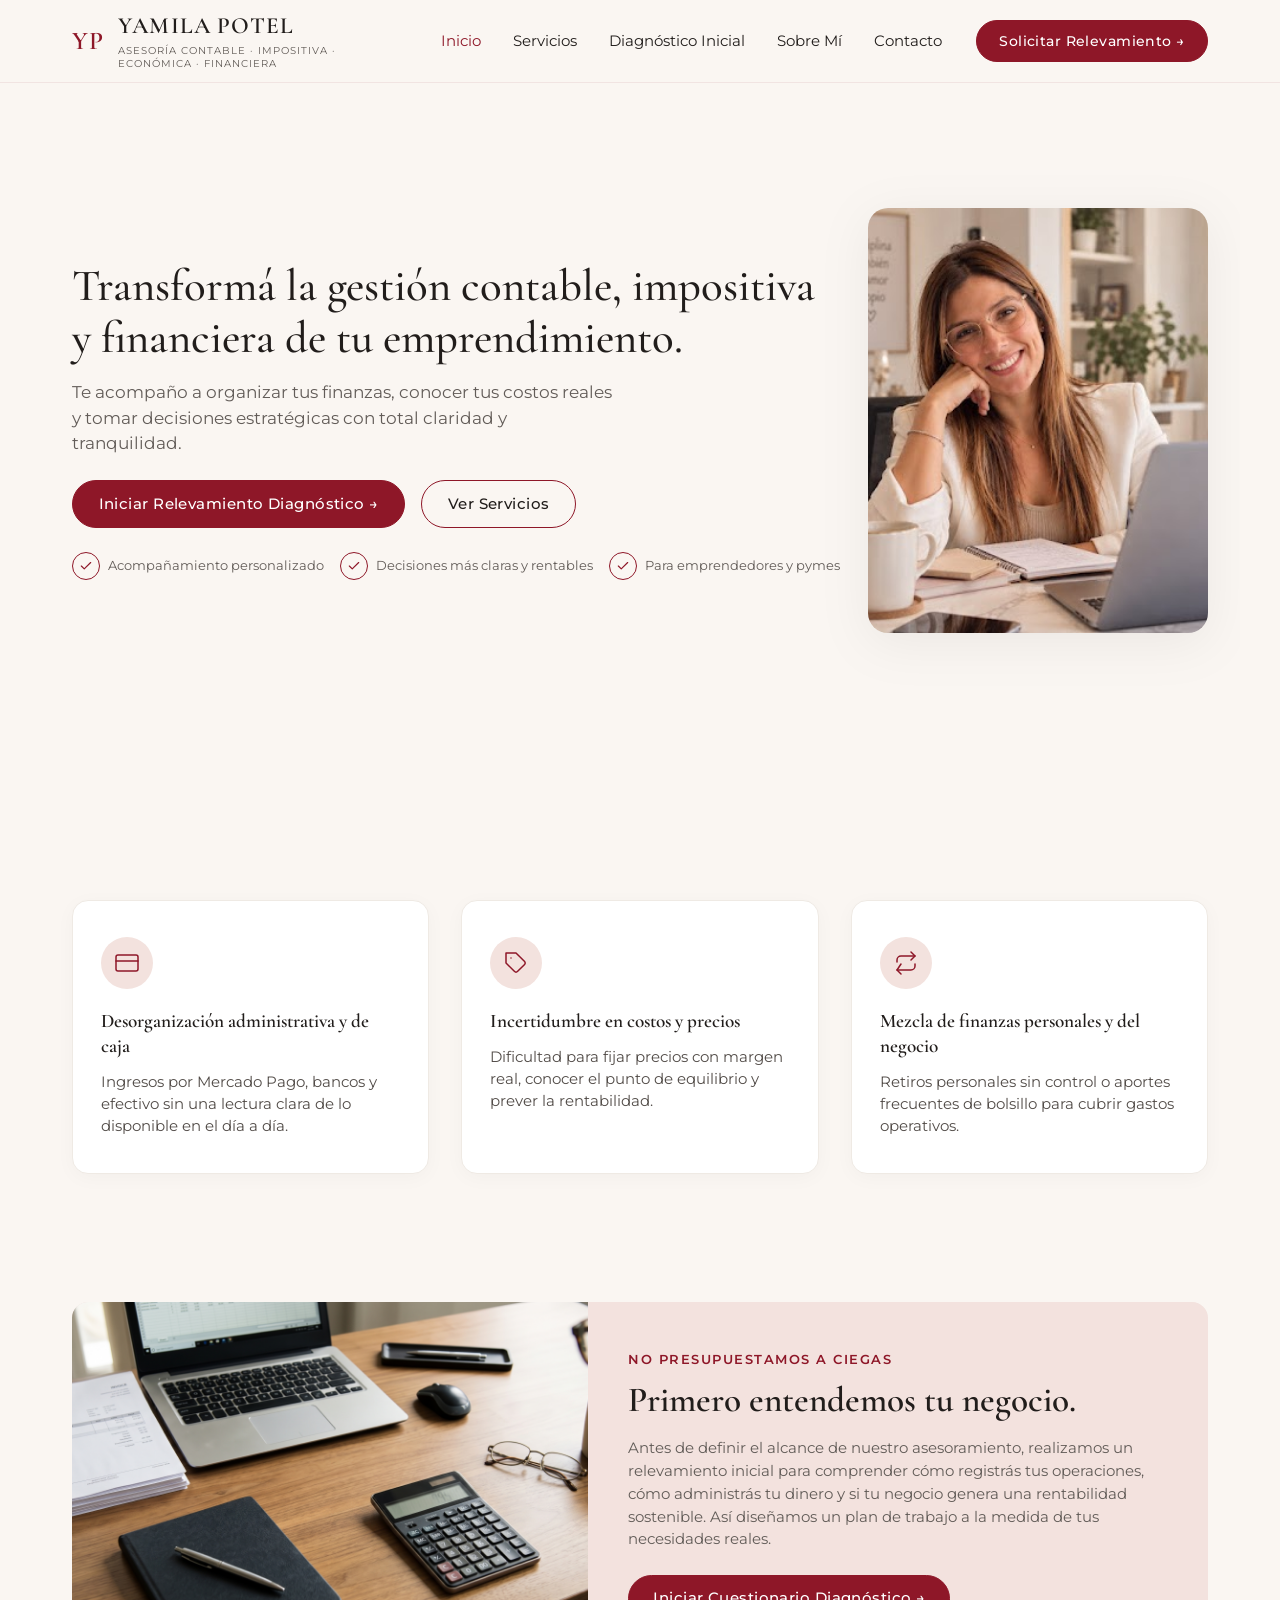
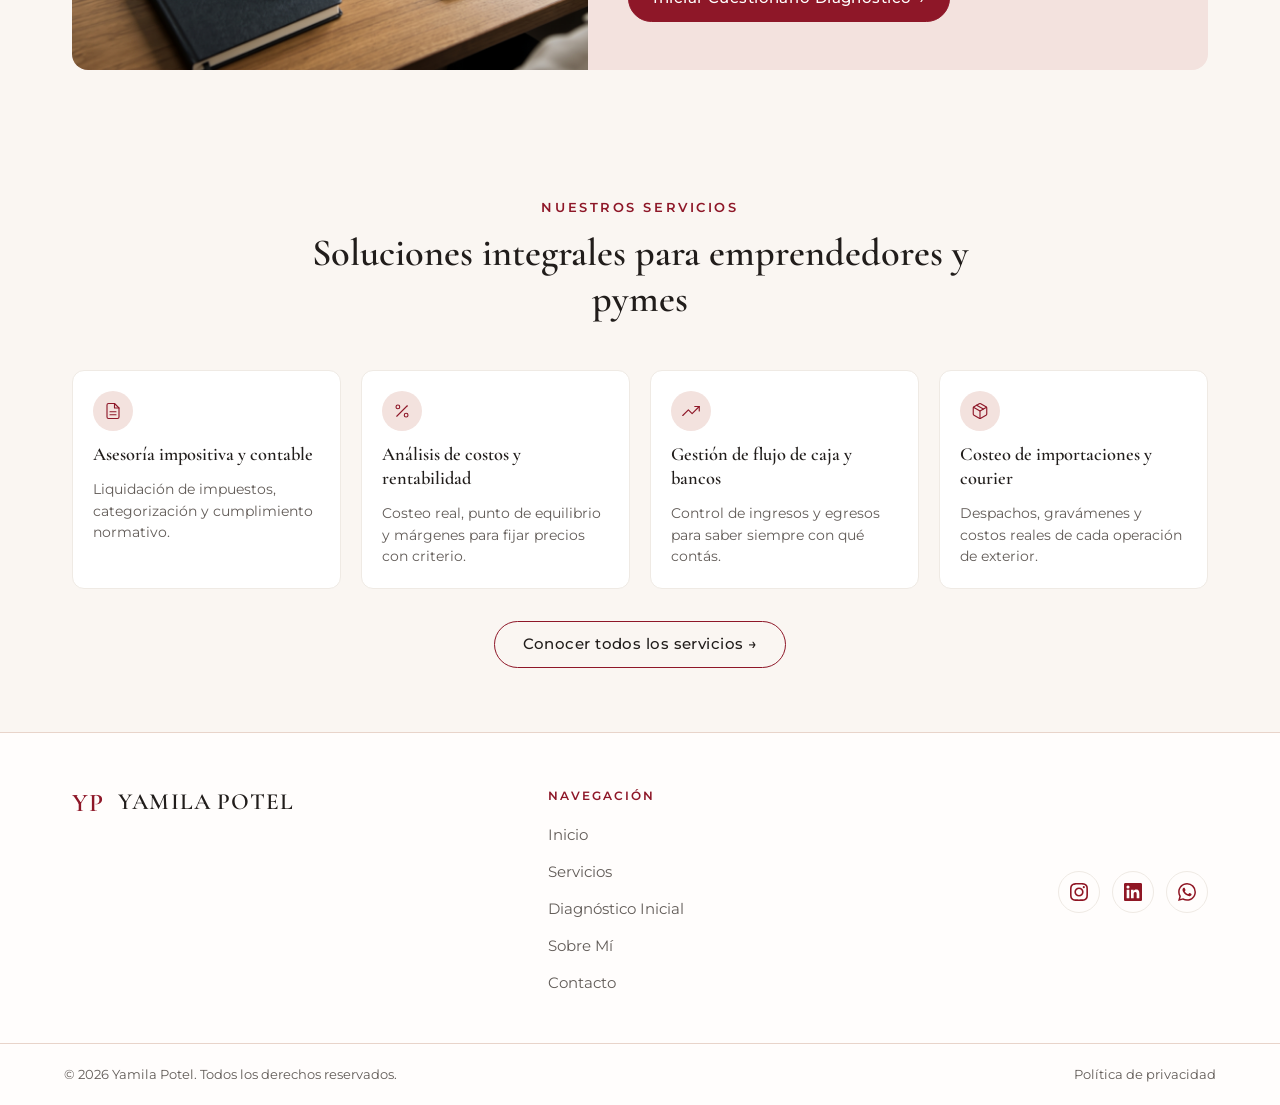
==== commit 423f3ce3: "conecte servicios con contactos basicamnete conecte servicos con contacto, extendiendo el formulario" ====
--- a/Sistema/index.html
+++ b/Sistema/index.html
@@ -193,7 +193,7 @@
         </header>
 
         <div class="servicios-grid">
-          <a class="card-servicio fade-in-element" href="servicios.html">
+          <a class="card-servicio fade-in-element" href="servicios.html#servicio-01">
             <span class="icon-circle icon-circle-sm" aria-hidden="true">
               <svg viewBox="0 0 24 24" fill="none" stroke="currentColor" stroke-width="1.5" stroke-linecap="round" stroke-linejoin="round">
                 <path d="M14 2H6a2 2 0 0 0-2 2v16a2 2 0 0 0 2 2h12a2 2 0 0 0 2-2V8z"></path>
@@ -206,7 +206,7 @@
             <p class="card-servicio-text">Liquidación de impuestos, categorización y cumplimiento normativo.</p>
           </a>
 
-          <a class="card-servicio fade-in-element" href="servicios.html">
+          <a class="card-servicio fade-in-element" href="servicios.html#servicio-02">
             <span class="icon-circle icon-circle-sm" aria-hidden="true">
               <svg viewBox="0 0 24 24" fill="none" stroke="currentColor" stroke-width="1.5" stroke-linecap="round" stroke-linejoin="round">
                 <line x1="19" y1="5" x2="5" y2="19"></line>
@@ -214,22 +214,22 @@
                 <circle cx="17.5" cy="17.5" r="2.5"></circle>
               </svg>
             </span>
-            <h3 class="card-servicio-title">Costos y rentabilidad</h3>
+            <h3 class="card-servicio-title">Análisis de costos y rentabilidad</h3>
             <p class="card-servicio-text">Costeo real, punto de equilibrio y márgenes para fijar precios con criterio.</p>
           </a>
 
-          <a class="card-servicio fade-in-element" href="servicios.html">
+          <a class="card-servicio fade-in-element" href="servicios.html#servicio-03">
             <span class="icon-circle icon-circle-sm" aria-hidden="true">
               <svg viewBox="0 0 24 24" fill="none" stroke="currentColor" stroke-width="1.5" stroke-linecap="round" stroke-linejoin="round">
                 <polyline points="23 6 13.5 15.5 8.5 10.5 1 18"></polyline>
                 <polyline points="17 6 23 6 23 12"></polyline>
               </svg>
             </span>
-            <h3 class="card-servicio-title">Flujo de caja y bancos</h3>
+            <h3 class="card-servicio-title">Gestión de flujo de caja y bancos</h3>
             <p class="card-servicio-text">Control de ingresos y egresos para saber siempre con qué contás.</p>
           </a>
 
-          <a class="card-servicio fade-in-element" href="servicios.html">
+          <a class="card-servicio fade-in-element" href="servicios.html#servicio-04">
             <span class="icon-circle icon-circle-sm" aria-hidden="true">
               <svg viewBox="0 0 24 24" fill="none" stroke="currentColor" stroke-width="1.5" stroke-linecap="round" stroke-linejoin="round">
                 <line x1="16.5" y1="9.4" x2="7.5" y2="4.21"></line>
--- a/Sistema/css/styles.css
+++ b/Sistema/css/styles.css
@@ -2480,6 +2480,7 @@
   border-radius: 16px;
   padding: 2.5rem;
   box-shadow: 0 4px 20px rgba(0, 0, 0, 0.02);
+  scroll-margin-top: 96px; /* deja visible el formulario bajo el header sticky */
 }
 
 .form-field {
@@ -2553,6 +2554,164 @@
   margin-top: 0.5rem;
 }
 
+/* Campos dinámicos según el servicio elegido (js/contacto.js) */
+.servicio-campos-intro {
+  font-family: var(--font-sans);
+  font-size: 0.85rem;
+  line-height: 1.5;
+  color: var(--gris-calido);
+  background-color: #F8F1EC;
+  border: 1px solid #EFEAE4;
+  border-radius: 10px;
+  padding: 0.85rem 1rem;
+  margin: 0 0 1.25rem;
+}
+
+.servicio-campos .form-fieldset {
+  margin-bottom: 1.25rem;
+}
+
+/* Sugerencia opcional del Cuestionario Diagnóstico (js/contacto.js) */
+.contacto-promo {
+  background-color: #F8F1EC;
+  border: 1px solid #EFEAE4;
+  border-left: 3px solid #8F1624;
+  border-radius: 10px;
+  padding: 1.25rem;
+  margin: 0 0 1.25rem;
+}
+
+.contacto-promo-title {
+  font-family: var(--font-serif);
+  font-weight: 600;
+  font-size: 1.2rem;
+  color: #171717;
+  margin: 0 0 0.3rem;
+}
+
+.contacto-promo-text {
+  font-size: 0.9rem;
+  line-height: 1.55;
+  color: #524C48;
+  margin: 0 0 1rem;
+}
+
+.contacto-promo-actions {
+  display: flex;
+  flex-wrap: wrap;
+  gap: 0.75rem;
+}
+
+.contacto-promo-actions .btn {
+  flex: 1 1 auto;
+  text-align: center;
+}
+
+.contacto-promo-nota {
+  font-size: 0.82rem;
+  line-height: 1.5;
+  color: var(--gris-calido);
+  margin: 0 0 1.25rem;
+}
+
+.contacto-promo-nota a {
+  color: #8F1624;
+  font-weight: 600;
+  text-decoration: underline;
+  text-underline-offset: 3px;
+}
+
+/* Tarjeta de cierre compartida: diagnóstico y contacto (plan 4.1) */
+.cierre-card {
+  background-color: #ffffff;
+  border: 1px solid #EFEAE4;
+  border-left: 3px solid #8F1624;
+  border-radius: 16px;
+  padding: 2.5rem;
+  box-shadow: 0 4px 20px rgba(0, 0, 0, 0.03);
+  text-align: center;
+}
+
+.cierre-icono {
+  display: block;
+  font-size: 2rem;
+  line-height: 1;
+  margin-bottom: 0.6rem;
+}
+
+.cierre-card-title {
+  font-family: var(--font-serif);
+  font-weight: 600;
+  font-size: 1.75rem;
+  color: #171717;
+  margin: 0 0 0.5rem;
+}
+
+.cierre-card-text {
+  font-size: 0.95rem;
+  line-height: 1.6;
+  color: #524C48;
+  max-width: 540px;
+  margin: 0 auto 1.5rem;
+}
+
+.cierre-actions {
+  display: flex;
+  flex-wrap: wrap;
+  gap: 0.75rem;
+  justify-content: center;
+  margin-bottom: 1.1rem;
+}
+
+.cierre-nota {
+  font-size: 0.85rem;
+  line-height: 1.5;
+  color: var(--gris-calido);
+  margin: 0 0 1.1rem;
+}
+
+.cierre-nota a {
+  color: #8F1624;
+  font-weight: 600;
+  text-decoration: underline;
+  text-underline-offset: 3px;
+}
+
+.cierre-repetir {
+  background: none;
+  border: none;
+  padding: 0;
+  font-family: var(--font-sans);
+  font-size: 0.8rem;
+  color: var(--gris-calido);
+  text-decoration: underline;
+  text-underline-offset: 3px;
+  cursor: pointer;
+}
+
+.cierre-repetir:hover,
+.cierre-repetir:focus-visible {
+  color: #8F1624;
+}
+
+/* Colocación en cada página */
+#diagnostico-cierre {
+  max-width: var(--container-ancho);
+  margin: 2rem auto 3rem;
+  padding: 2.5rem 5%;
+}
+
+#contacto-cierre {
+  margin: 0;
+}
+
+/* [hidden] debe ganarle al display:grid / flex de estos contenedores */
+.stepper-container[hidden],
+.diagnostico-layout[hidden],
+.contacto-form-card[hidden] {
+  display: none;
+}
+
 /* Sidebar: canales directos */
 .contacto-sidebar {
   display: flex;
@@ -2708,6 +2867,7 @@
   padding: 2.5rem;
   margin-bottom: 2rem;
   box-shadow: 0 4px 20px rgba(0, 0, 0, 0.02);
+  scroll-margin-top: 96px; /* deja visible la tarjeta bajo el header sticky */
 }
 
 .servicio-row-head {
